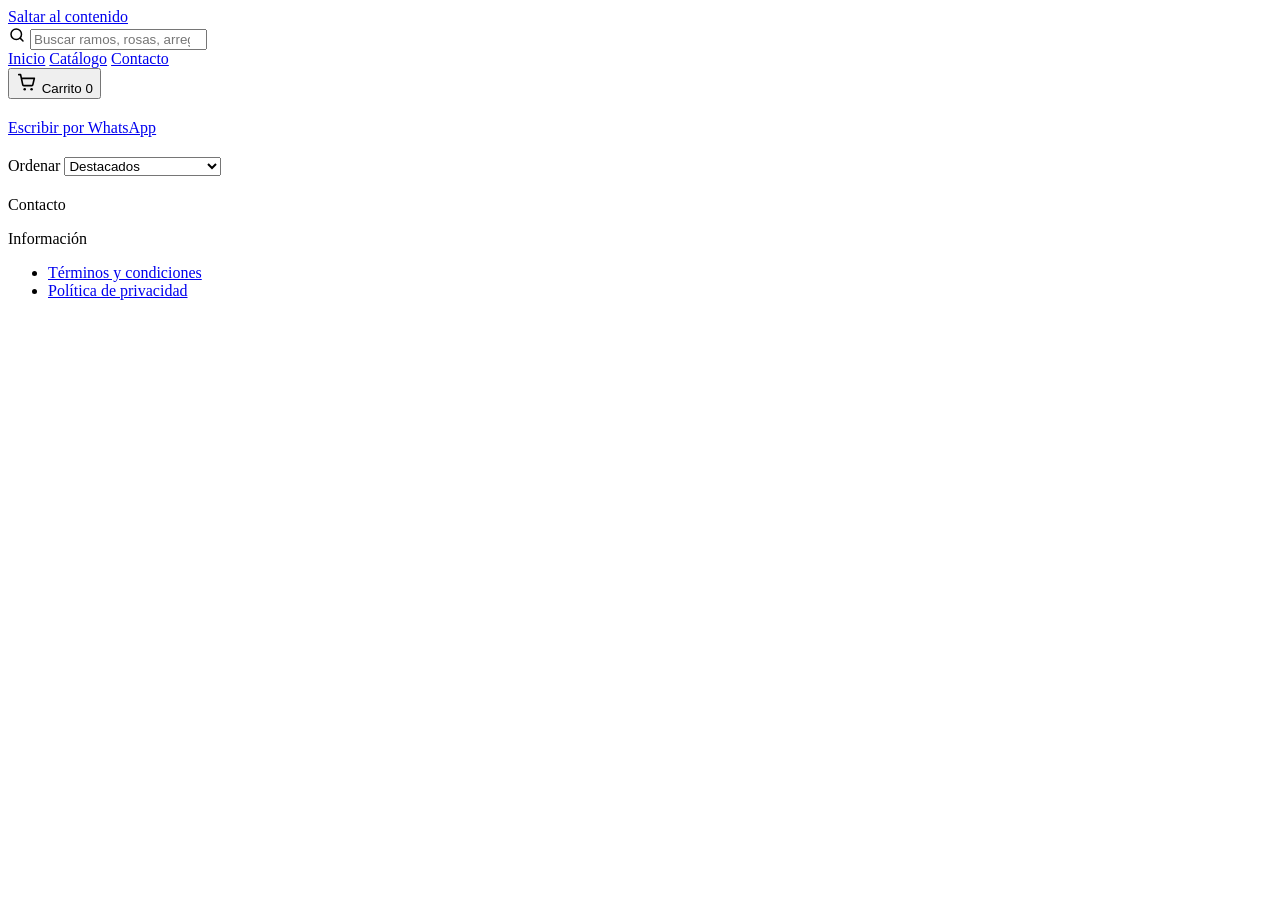
==== index.html @ b136f171 "Add files via upload" ====
<!doctype html>
<html lang="es">
<head>
  <meta charset="utf-8">
  <meta name="viewport" content="width=device-width, initial-scale=1">
  <title>Florería Rosa de Sarón</title>
  <meta name="description" content="Ramos y arreglos florales con delivery. Paga por transferencia y confirma tu pedido por WhatsApp.">
  <meta name="theme-color" content="#A61B5C">
  <link rel="icon" href="data:image/svg+xml,%3Csvg xmlns='http://www.w3.org/2000/svg' viewBox='0 0 100 100'%3E%3Ccircle cx='50' cy='28' r='22' fill='%23D6337F'/%3E%3Ccircle cx='72' cy='44' r='22' fill='%23D6337F'/%3E%3Ccircle cx='64' cy='70' r='22' fill='%23D6337F'/%3E%3Ccircle cx='36' cy='70' r='22' fill='%23D6337F'/%3E%3Ccircle cx='28' cy='44' r='22' fill='%23D6337F'/%3E%3Ccircle cx='50' cy='50' r='12' fill='%23F0B429'/%3E%3C/svg%3E">
  <link rel="preconnect" href="https://fonts.googleapis.com">
  <link rel="preconnect" href="https://fonts.gstatic.com" crossorigin>
  <link href="https://fonts.googleapis.com/css2?family=Fraunces:ital,opsz,wght@0,9..144,500;0,9..144,700;1,9..144,500&family=Figtree:wght@400;500;600;700&display=swap" rel="stylesheet">
  <link rel="stylesheet" href="css/styles.css">
</head>
<body>
  <a class="skip" href="#main">Saltar al contenido</a>

  <header class="site-header">
    <div class="header-inner">
      <a class="brand" href="#/" aria-label="Ir al inicio">
        <span class="brand-mark" id="brandMark"></span>
        <span class="brand-name" id="brandName"></span>
      </a>

      <form class="search" id="searchForm" role="search">
        <svg viewBox="0 0 24 24" width="18" height="18" aria-hidden="true"><circle cx="11" cy="11" r="7" fill="none" stroke="currentColor" stroke-width="2"/><path d="M20 20l-3.5-3.5" stroke="currentColor" stroke-width="2" stroke-linecap="round"/></svg>
        <input id="searchInput" type="search" placeholder="Buscar ramos, rosas, arreglos" aria-label="Buscar productos" autocomplete="off">
      </form>

      <nav class="nav" aria-label="Principal">
        <a href="#/">Inicio</a>
        <a href="#/catalogo">Catálogo</a>
        <a href="#/contacto">Contacto</a>
      </nav>

      <button class="cart-btn" type="button" data-action="open-cart" aria-label="Abrir carrito">
        <svg viewBox="0 0 24 24" width="22" height="22" aria-hidden="true"><path d="M3 4h2l2.4 11.2a1 1 0 0 0 1 .8h8.9a1 1 0 0 0 1-.8L20 8H6.2" fill="none" stroke="currentColor" stroke-width="1.8" stroke-linecap="round" stroke-linejoin="round"/><circle cx="9.5" cy="20" r="1.4" fill="currentColor"/><circle cx="17" cy="20" r="1.4" fill="currentColor"/></svg>
        <span class="cart-label">Carrito</span>
        <span class="cart-count" id="cartCount" aria-live="polite">0</span>
      </button>
    </div>
  </header>

  <main id="main" tabindex="-1">

    <!-- INICIO + CATÁLOGO -->
    <section class="view" data-view="home">
      <div class="hero">
        <div class="hero-copy">
          <h1 id="heroTitle"></h1>
          <p id="heroText"></p>
          <div class="hero-actions">
            <a class="btn btn-primary" id="heroCta" href="#/catalogo"></a>
            <a class="btn btn-ghost" id="heroWa" href="#" target="_blank" rel="noopener">Escribir por WhatsApp</a>
          </div>
        </div>
        <div class="hero-art" id="heroArt" aria-hidden="true"></div>
      </div>

      <ul class="perks" id="perks"></ul>

      <section class="catalog" id="catalogo" aria-labelledby="catalogTitle">
        <div class="section-head">
          <h2 id="catalogTitle"></h2>
          <p id="catalogText"></p>
        </div>

        <div class="toolbar">
          <div class="chips" id="chips" role="group" aria-label="Filtrar por categoría"></div>
          <label class="sort">
            <span>Ordenar</span>
            <select id="sortSelect">
              <option value="default">Destacados</option>
              <option value="price-asc">Precio: menor a mayor</option>
              <option value="price-desc">Precio: mayor a menor</option>
              <option value="name">Nombre (A–Z)</option>
            </select>
          </label>
        </div>

        <p class="results" id="results" aria-live="polite"></p>
        <div class="grid" id="grid"></div>
      </section>

      <section class="about">
        <h2 id="aboutTitle"></h2>
        <p id="aboutText"></p>
      </section>
    </section>

    <!-- CHECKOUT -->
    <section class="view" data-view="checkout" hidden>
      <div class="wrap" id="checkoutRoot"></div>
    </section>

    <!-- TÉRMINOS -->
    <section class="view" data-view="terminos" hidden>
      <article class="wrap legal" id="termsRoot"></article>
    </section>

    <!-- PRIVACIDAD -->
    <section class="view" data-view="privacidad" hidden>
      <article class="wrap legal" id="privacyRoot"></article>
    </section>
  </main>

  <footer class="site-footer" id="contacto">
    <div class="footer-inner">
      <div>
        <p class="footer-brand" id="footBrand"></p>
        <p class="footer-text" id="footText"></p>
      </div>
      <div>
        <p class="footer-h">Contacto</p>
        <ul class="footer-list" id="footContact"></ul>
      </div>
      <div>
        <p class="footer-h">Información</p>
        <ul class="footer-list">
          <li><a href="#/terminos">Términos y condiciones</a></li>
          <li><a href="#/privacidad">Política de privacidad</a></li>
        </ul>
        <ul class="footer-list social" id="footSocial"></ul>
      </div>
    </div>
    <p class="copyright" id="copyright"></p>
  </footer>

  <!-- Detalle de producto -->
  <dialog id="productDialog" class="modal" aria-labelledby="pdName"></dialog>

  <!-- Carrito -->
  <dialog id="cartDrawer" class="drawer" aria-labelledby="cartTitle">
    <div class="drawer-head">
      <h2 id="cartTitle">Tu carrito</h2>
      <button type="button" class="icon-btn" data-action="close-cart" aria-label="Cerrar carrito">✕</button>
    </div>
    <div class="drawer-body" id="cartBody"></div>
    <div class="drawer-foot" id="cartFoot"></div>
  </dialog>

  <div class="toast" id="toast" popover="manual" role="status" aria-live="polite"></div>

  <noscript><p style="padding:2rem;text-align:center">Esta tienda necesita JavaScript para funcionar.</p></noscript>

  <script src="js/config.js"></script>
  <script src="js/products.js"></script>
  <script src="js/legal.js"></script>
  <script src="js/app.js"></script>
</body>
</html>
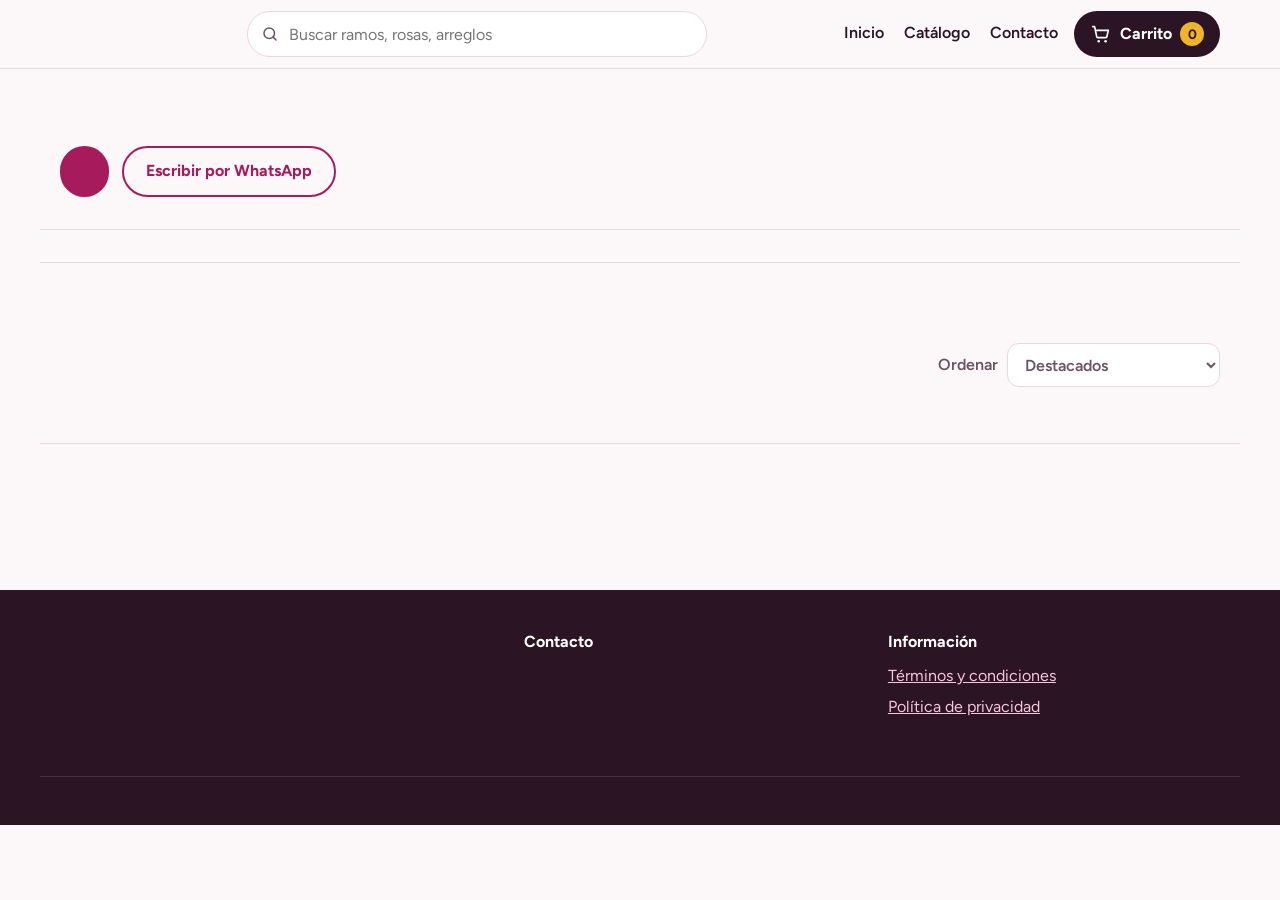
==== commit 76beac88: "Update index.html" ====
--- a/index.html
+++ b/index.html
@@ -10,7 +10,7 @@
   <link rel="preconnect" href="https://fonts.googleapis.com">
   <link rel="preconnect" href="https://fonts.gstatic.com" crossorigin>
   <link href="https://fonts.googleapis.com/css2?family=Fraunces:ital,opsz,wght@0,9..144,500;0,9..144,700;1,9..144,500&family=Figtree:wght@400;500;600;700&display=swap" rel="stylesheet">
-  <link rel="stylesheet" href="css/styles.css">
+  <link rel="stylesheet" href="styles.css">
 </head>
 <body>
   <a class="skip" href="#main">Saltar al contenido</a>
--- a/styles.css
+++ b/styles.css
@@ -0,0 +1,302 @@
+/* ==========================================================================
+   Florería Rosa de Sarón — estilos
+   Los colores y tipografías están en :root: cámbialos ahí.
+   ========================================================================== */
+
+:root {
+  --paper: #FCF7F8;
+  --white: #FFFFFF;
+  --blush: #F6E6EC;
+  --petal: #EBC4D3;
+  --ink: #2B1424;
+  --muted: #6B5462;
+  --line: #E9D6DE;
+  --magenta: #A61B5C;
+  --magenta-d: #7C1145;
+  --leaf: #2E5B3B;
+  --sun: #F0B429;
+  --ok: #1F7A4D;
+  --err: #B3261E;
+  --r-lg: 22px;
+  --r-md: 14px;
+  --f-display: 'Fraunces', Georgia, 'Times New Roman', serif;
+  --f-body: 'Figtree', system-ui, -apple-system, 'Segoe UI', Roboto, sans-serif;
+  --shadow: 0 10px 30px -12px rgba(124, 17, 69, .28);
+}
+
+*, *::before, *::after { box-sizing: border-box; }
+html { scroll-behavior: smooth; scroll-padding-top: 88px; }
+body:has(dialog[open]) { overflow: hidden; }
+body {
+  margin: 0;
+  font-family: var(--f-body);
+  font-size: 1rem;
+  line-height: 1.55;
+  color: var(--ink);
+  background: var(--paper);
+  -webkit-font-smoothing: antialiased;
+}
+img, svg { max-width: 100%; }
+button, input, select, textarea { font: inherit; color: inherit; }
+a { color: var(--magenta); }
+h1, h2, h3 { font-family: var(--f-display); font-weight: 700; line-height: 1.15; margin: 0; letter-spacing: -.01em; }
+[hidden] { display: none !important; }
+:focus-visible { outline: 3px solid var(--magenta); outline-offset: 2px; border-radius: 6px; }
+
+.skip { position: absolute; left: -999px; top: 8px; background: var(--ink); color: #fff; padding: .6rem 1rem; border-radius: 8px; z-index: 100; }
+.skip:focus { left: 8px; }
+
+.wrap { max-width: 1080px; margin: 0 auto; padding: 2rem 1.25rem 4rem; }
+
+/* ---------- Botones ---------- */
+.btn {
+  display: inline-flex; align-items: center; justify-content: center; gap: .5rem;
+  min-height: 48px; padding: .7rem 1.4rem; border-radius: 999px; border: 2px solid transparent;
+  font-weight: 700; font-size: 1rem; text-decoration: none; cursor: pointer;
+  transition: background-color .2s, color .2s, border-color .2s, transform .15s;
+}
+.btn:active { transform: scale(.98); }
+.btn-primary { background: var(--magenta); color: #fff; }
+.btn-primary:hover { background: var(--magenta-d); }
+.btn-ghost { background: transparent; color: var(--magenta); border-color: var(--magenta); }
+.btn-ghost:hover { background: var(--blush); }
+.btn-block { width: 100%; }
+.btn[disabled] { opacity: .5; cursor: not-allowed; }
+.btn-text { background: none; border: 0; color: var(--muted); text-decoration: underline; cursor: pointer; padding: .5rem; min-height: 44px; }
+.btn-text:hover { color: var(--magenta); }
+.icon-btn { width: 44px; height: 44px; border-radius: 50%; border: 1px solid var(--line); background: var(--white); cursor: pointer; font-size: 1rem; }
+.icon-btn:hover { background: var(--blush); }
+
+/* ---------- Encabezado ---------- */
+.site-header { position: sticky; top: 0; z-index: 30; background: rgba(252, 247, 248, .94); backdrop-filter: blur(10px); border-bottom: 1px solid var(--line); }
+.header-inner {
+  max-width: 1200px; margin: 0 auto; padding: .7rem 1.25rem;
+  display: grid; grid-template-columns: auto 1fr auto auto; align-items: center; gap: 1rem;
+}
+.brand { display: flex; align-items: center; gap: .6rem; text-decoration: none; color: var(--ink); }
+.brand-mark { width: 40px; height: 40px; display: grid; place-items: center; flex: none; }
+.brand-mark img, .brand-mark svg { width: 100%; height: 100%; object-fit: contain; }
+.brand-name { font-family: var(--f-display); font-weight: 700; font-size: 1.2rem; letter-spacing: -.01em; }
+
+.search { position: relative; max-width: 460px; width: 100%; justify-self: center; }
+.search svg { position: absolute; left: 14px; top: 50%; transform: translateY(-50%); color: var(--muted); }
+.search input {
+  width: 100%; height: 46px; padding: 0 1rem 0 2.6rem; border-radius: 999px;
+  border: 1px solid var(--line); background: var(--white);
+}
+.search input:focus { outline: none; border-color: var(--magenta); box-shadow: 0 0 0 3px rgba(166, 27, 92, .18); }
+
+.nav { display: flex; gap: 1.25rem; }
+.nav a { text-decoration: none; color: var(--ink); font-weight: 600; padding: .4rem 0; border-bottom: 2px solid transparent; }
+.nav a:hover { border-color: var(--magenta); }
+
+.cart-btn {
+  position: relative; display: inline-flex; align-items: center; gap: .5rem;
+  min-height: 46px; padding: 0 1rem; border-radius: 999px; border: 0; cursor: pointer;
+  background: var(--ink); color: #fff; font-weight: 700;
+}
+.cart-btn:hover { background: var(--magenta-d); }
+.cart-count { min-width: 24px; height: 24px; padding: 0 6px; display: grid; place-items: center; border-radius: 999px; background: var(--sun); color: var(--ink); font-size: .85rem; }
+.cart-count.bump { animation: bump .35s ease; }
+@keyframes bump { 50% { transform: scale(1.35); } }
+
+/* ---------- Hero ---------- */
+.hero {
+  max-width: 1200px; margin: 0 auto; padding: 3rem 1.25rem 2rem;
+  display: grid; grid-template-columns: 1.1fr .9fr; gap: 2rem; align-items: center;
+}
+.hero h1 { font-size: clamp(2.2rem, 5.2vw, 3.9rem); max-width: 16ch; }
+.hero p { font-size: 1.15rem; color: var(--muted); max-width: 46ch; margin: 1.1rem 0 1.8rem; }
+.hero-actions { display: flex; flex-wrap: wrap; gap: .8rem; }
+.hero-art { display: grid; place-items: center; }
+.hero-art svg { width: min(100%, 460px); height: auto; animation: bloom 1.2s cubic-bezier(.2, .7, .2, 1) both; }
+@keyframes bloom { from { opacity: 0; transform: scale(.82) rotate(-10deg); } to { opacity: 1; transform: none; } }
+
+.perks {
+  max-width: 1200px; margin: 0 auto 1rem; padding: 1rem 1.25rem; list-style: none;
+  display: grid; grid-template-columns: repeat(3, 1fr); gap: 1rem;
+  border-top: 1px solid var(--line); border-bottom: 1px solid var(--line);
+}
+.perks li { display: flex; flex-direction: column; }
+.perks strong { font-weight: 700; }
+.perks span { color: var(--muted); font-size: .95rem; }
+
+/* ---------- Catálogo ---------- */
+.catalog, .about { max-width: 1200px; margin: 0 auto; padding: 2.5rem 1.25rem; }
+.section-head h2 { font-size: clamp(1.7rem, 3.4vw, 2.4rem); }
+.section-head p { color: var(--muted); margin: .5rem 0 0; max-width: 60ch; }
+
+.toolbar { display: flex; flex-wrap: wrap; gap: 1rem; align-items: center; justify-content: space-between; margin: 1.5rem 0 .5rem; }
+.chips { display: flex; flex-wrap: wrap; gap: .5rem; }
+.chip {
+  min-height: 44px; padding: 0 1.1rem; border-radius: 999px; border: 1px solid var(--line);
+  background: var(--white); cursor: pointer; font-weight: 600;
+}
+.chip[aria-pressed="true"] { background: var(--ink); border-color: var(--ink); color: #fff; }
+.sort { display: flex; align-items: center; gap: .6rem; color: var(--muted); font-weight: 600; }
+.sort select { min-height: 44px; padding: 0 .8rem; border-radius: 12px; border: 1px solid var(--line); background: var(--white); }
+.results { color: var(--muted); font-size: .95rem; margin: .5rem 0 1rem; }
+
+.grid { display: grid; grid-template-columns: repeat(auto-fill, minmax(250px, 1fr)); gap: 1.4rem; }
+.card { display: flex; flex-direction: column; background: var(--white); border: 1px solid var(--line); border-radius: var(--r-lg); overflow: hidden; }
+.card-media {
+  position: relative; display: block; width: 100%; aspect-ratio: 1 / 1; padding: 0; border: 0; cursor: pointer;
+  background: linear-gradient(160deg, var(--bg1, #FBE7EC), var(--bg2, #F4C6D2));
+}
+.card-media svg, .card-media img { width: 100%; height: 100%; object-fit: cover; display: block; transition: transform .5s cubic-bezier(.2, .7, .2, 1); }
+.card-media:hover svg, .card-media:hover img { transform: scale(1.04); }
+.tags { position: absolute; left: 12px; top: 12px; display: flex; flex-wrap: wrap; gap: .35rem; }
+.tag { background: var(--white); color: var(--magenta-d); font-size: .8rem; font-weight: 700; padding: .2rem .65rem; border-radius: 999px; }
+.tag.off { background: var(--magenta); color: #fff; }
+.soldout { position: absolute; inset: 0; display: grid; place-items: center; background: rgba(43, 20, 36, .55); color: #fff; font-family: var(--f-display); font-size: 1.4rem; }
+.card-body { display: flex; flex-direction: column; gap: .5rem; padding: 1.1rem 1.1rem 1.2rem; flex: 1; }
+.card h3 { font-size: 1.25rem; }
+.card .desc { margin: 0; color: var(--muted); font-size: .95rem; display: -webkit-box; -webkit-line-clamp: 3; -webkit-box-orient: vertical; overflow: hidden; }
+.price { display: flex; align-items: baseline; gap: .6rem; margin-top: auto; padding-top: .3rem; }
+.price strong { font-family: var(--f-display); font-size: 1.5rem; color: var(--magenta-d); }
+.price s { color: var(--muted); font-size: .95rem; }
+.stock-low { color: var(--err); font-size: .85rem; font-weight: 600; margin: 0; }
+.empty-state { grid-column: 1 / -1; text-align: center; padding: 3rem 1rem; color: var(--muted); }
+
+.about { border-top: 1px solid var(--line); }
+.about h2 { font-size: 1.8rem; margin-bottom: .7rem; }
+.about p { max-width: 62ch; color: var(--muted); font-size: 1.1rem; }
+
+/* ---------- Diálogos ---------- */
+dialog { color: var(--ink); }
+dialog::backdrop { background: rgba(43, 20, 36, .55); }
+.modal { width: min(92vw, 860px); max-height: 92vh; padding: 0; border: 0; border-radius: var(--r-lg); background: var(--paper); overflow: auto; animation: rise .25s ease; }
+@keyframes rise { from { opacity: 0; transform: translateY(14px); } to { opacity: 1; transform: none; } }
+.pd { display: grid; grid-template-columns: 1fr 1fr; }
+.pd-media { position: relative; background: linear-gradient(160deg, var(--bg1, #FBE7EC), var(--bg2, #F4C6D2)); min-height: 320px; }
+.pd-media svg, .pd-media img { width: 100%; height: 100%; object-fit: cover; display: block; }
+.pd-info { padding: 1.6rem; display: flex; flex-direction: column; gap: .9rem; }
+.pd-info h2 { font-size: 1.9rem; }
+.pd-info ul { margin: 0; padding-left: 1.1rem; list-style: none; }
+.pd-info li { padding: .2rem 0; }
+.pd-close { position: absolute; right: 12px; top: 12px; z-index: 2; }
+
+.drawer {
+  margin: 0 0 0 auto; height: 100dvh; max-height: 100dvh; width: min(100vw, 430px); max-width: 100vw; padding: 0; border: 0;
+  background: var(--paper); flex-direction: column; animation: slide .28s cubic-bezier(.2, .7, .2, 1);
+}
+.drawer[open] { display: flex; }
+@keyframes slide { from { transform: translateX(40px); opacity: 0; } to { transform: none; opacity: 1; } }
+.drawer-head { display: flex; justify-content: space-between; align-items: center; padding: 1rem 1.25rem; border-bottom: 1px solid var(--line); }
+.drawer-head h2 { font-size: 1.4rem; }
+.drawer-body { flex: 1; overflow: auto; padding: 1rem 1.25rem; }
+.drawer-foot { padding: 1rem 1.25rem 1.25rem; border-top: 1px solid var(--line); background: var(--white); display: grid; gap: .6rem; }
+
+.line { display: grid; grid-template-columns: 64px 1fr; gap: .9rem; padding: .9rem 0; border-bottom: 1px solid var(--line); }
+.line-thumb { width: 64px; height: 64px; border-radius: 12px; overflow: hidden; background: linear-gradient(160deg, var(--bg1, #FBE7EC), var(--bg2, #F4C6D2)); }
+.line-thumb svg, .line-thumb img { width: 100%; height: 100%; object-fit: cover; display: block; }
+.line-name { font-weight: 700; }
+.line-meta { color: var(--muted); font-size: .9rem; }
+.line-row { display: flex; align-items: center; justify-content: space-between; gap: .5rem; margin-top: .4rem; }
+.qty { display: inline-flex; align-items: center; border: 1px solid var(--line); border-radius: 999px; background: var(--white); }
+.qty button { width: 40px; height: 40px; border: 0; background: none; cursor: pointer; font-size: 1.2rem; border-radius: 50%; }
+.qty button:hover { background: var(--blush); }
+.qty output { min-width: 28px; text-align: center; font-weight: 700; }
+.link-danger { background: none; border: 0; color: var(--err); cursor: pointer; text-decoration: underline; font-size: .9rem; min-height: 40px; }
+.sum-row { display: flex; justify-content: space-between; }
+.sum-total { font-size: 1.3rem; font-weight: 700; padding-top: .4rem; border-top: 1px dashed var(--line); }
+.sum-total span:last-child { font-family: var(--f-display); color: var(--magenta-d); }
+.empty { text-align: center; padding: 2.5rem 0; color: var(--muted); display: grid; gap: 1rem; justify-items: center; }
+
+/* ---------- Checkout ---------- */
+.steps { display: flex; gap: .5rem; margin-bottom: 1.5rem; flex-wrap: wrap; }
+.step { padding: .35rem .9rem; border-radius: 999px; border: 1px solid var(--line); color: var(--muted); font-weight: 600; font-size: .95rem; background: var(--white); }
+.step[aria-current="step"] { background: var(--ink); color: #fff; border-color: var(--ink); }
+.step.done { color: var(--ok); border-color: var(--ok); }
+.co-title { font-size: clamp(1.7rem, 3.4vw, 2.3rem); margin-bottom: 1.2rem; }
+.co-grid { display: grid; grid-template-columns: 1.2fr .8fr; gap: 1.6rem; align-items: start; }
+.panel { background: var(--white); border: 1px solid var(--line); border-radius: var(--r-lg); padding: 1.4rem; }
+.panel h2, .panel h3 { font-size: 1.3rem; margin-bottom: 1rem; }
+.field { display: grid; gap: .35rem; margin-bottom: 1rem; }
+.field label { font-weight: 600; }
+.field input, .field textarea {
+  width: 100%; min-height: 48px; padding: .7rem .9rem; border-radius: 12px; border: 1px solid #cdb6c1; background: var(--white);
+}
+.field textarea { min-height: 96px; resize: vertical; }
+.field input:focus, .field textarea:focus { outline: none; border-color: var(--magenta); box-shadow: 0 0 0 3px rgba(166, 27, 92, .18); }
+.field .hint { color: var(--muted); font-size: .88rem; }
+.field .error { color: var(--err); font-size: .9rem; font-weight: 600; }
+.field.invalid input, .field.invalid textarea { border-color: var(--err); }
+.two { display: grid; grid-template-columns: 1fr 1fr; gap: 1rem; }
+.sum-item { display: flex; justify-content: space-between; gap: 1rem; padding: .45rem 0; border-bottom: 1px solid var(--line); font-size: .95rem; }
+.note { background: var(--blush); border-radius: var(--r-md); padding: .8rem 1rem; font-size: .93rem; color: var(--magenta-d); margin: 1rem 0 0; }
+.warn { background: #FFF4D6; color: #6b4a00; border: 1px solid #F0D48A; border-radius: var(--r-md); padding: .8rem 1rem; font-size: .93rem; margin-bottom: 1rem; }
+.warn.err { background: #FDE8E6; color: var(--err); border-color: #F3B9B4; }
+
+.pay-title { font-size: 1.05rem; letter-spacing: .04em; font-family: var(--f-body); font-weight: 800; color: var(--magenta-d); margin-bottom: 1rem; text-transform: uppercase; }
+.pay-rows { display: grid; gap: .8rem; margin-bottom: 1.2rem; }
+.pay-row { display: flex; justify-content: space-between; gap: 1rem; flex-wrap: wrap; align-items: center; padding-bottom: .7rem; border-bottom: 1px solid var(--line); }
+.pay-row dt { color: var(--muted); }
+.pay-row dd { margin: 0; font-weight: 700; }
+.pay-alias { font-family: ui-monospace, SFMono-Regular, Menlo, monospace; font-size: 1.25rem; background: var(--blush); padding: .3rem .7rem; border-radius: 10px; word-break: break-all; }
+.pay-amount { font-family: var(--f-display); font-size: 2rem; color: var(--magenta-d); }
+.pay-actions { display: flex; flex-wrap: wrap; gap: .7rem; margin: .5rem 0 1.4rem; }
+.confirm-box { border-top: 1px dashed var(--line); padding-top: 1.2rem; display: grid; gap: .9rem; }
+.badge-example { display: inline-block; background: #FFF4D6; color: #6b4a00; border: 1px solid #F0D48A; border-radius: 999px; padding: .1rem .6rem; font-size: .78rem; font-weight: 700; margin-left: .5rem; }
+
+.done { text-align: center; max-width: 620px; margin: 0 auto; }
+.done-mark { width: 84px; height: 84px; margin: 0 auto 1rem; border-radius: 50%; background: var(--ok); display: grid; place-items: center; animation: rise .4s ease; }
+.done h1 { font-size: clamp(1.8rem, 4vw, 2.6rem); }
+.done .order-num { font-family: var(--f-display); font-size: 1.6rem; color: var(--magenta-d); margin: .6rem 0 1rem; }
+.done ol { text-align: left; margin: 1.4rem auto; padding-left: 1.3rem; display: grid; gap: .5rem; }
+.done-actions { display: grid; gap: .7rem; margin-top: 1.4rem; }
+.status-pill { display: inline-block; background: var(--blush); color: var(--magenta-d); font-weight: 700; padding: .2rem .8rem; border-radius: 999px; }
+
+/* ---------- Legal ---------- */
+.legal { max-width: 780px; }
+.legal h1 { font-size: clamp(1.9rem, 4vw, 2.6rem); margin-bottom: .4rem; }
+.legal .updated { color: var(--muted); margin: 0 0 1.4rem; }
+.legal h2 { font-size: 1.35rem; margin: 2rem 0 .5rem; }
+.legal p { max-width: 70ch; }
+
+/* ---------- Pie ---------- */
+.site-footer { background: var(--ink); color: #EBD9E2; margin-top: 3rem; }
+.footer-inner { max-width: 1200px; margin: 0 auto; padding: 2.5rem 1.25rem 1.5rem; display: grid; grid-template-columns: 1.3fr 1fr 1fr; gap: 2rem; }
+.footer-brand { font-family: var(--f-display); font-size: 1.4rem; color: #fff; margin: 0 0 .5rem; }
+.footer-text { margin: 0; color: #cdb6c1; max-width: 34ch; }
+.footer-h { font-weight: 700; color: #fff; margin: 0 0 .6rem; }
+.footer-list { list-style: none; margin: 0 0 1rem; padding: 0; display: grid; gap: .35rem; }
+.site-footer a { color: #F6C7DA; }
+.copyright { max-width: 1200px; margin: 0 auto; padding: 1rem 1.25rem 2rem; border-top: 1px solid rgba(255, 255, 255, .12); color: #b59aa8; font-size: .9rem; }
+
+/* ---------- Aviso ---------- */
+.toast {
+  position: fixed; inset: auto auto 24px 50%; margin: 0; border: 0; overflow: visible;
+  transform: translate(-50%, 30px); opacity: 0; pointer-events: none;
+  background: var(--ink); color: #fff; padding: .8rem 1.3rem; border-radius: 999px; font-weight: 600; z-index: 200;
+  transition: opacity .25s, transform .25s; max-width: 92vw; text-align: center;
+}
+.toast.show { opacity: 1; transform: translate(-50%, 0); }
+.toast.ok { background: var(--ok); }
+.toast.err { background: var(--err); }
+
+/* ---------- Responsive ---------- */
+@media (max-width: 900px) {
+  html { scroll-padding-top: 130px; }
+  .header-inner { grid-template-columns: 1fr auto; row-gap: .6rem; }
+  .search { grid-column: 1 / -1; grid-row: 2; max-width: none; }
+  .nav { display: none; }
+  .hero { grid-template-columns: 1fr; padding-top: 1.5rem; }
+  .hero-art { order: -1; }
+  .hero-art svg { width: min(70%, 300px); }
+  .co-grid, .pd { grid-template-columns: 1fr; }
+  .pd-media { min-height: 240px; aspect-ratio: 4 / 3; }
+  .footer-inner { grid-template-columns: 1fr; }
+}
+@media (max-width: 560px) {
+  .perks { grid-template-columns: 1fr; gap: .7rem; }
+  .two { grid-template-columns: 1fr; }
+  .cart-label { display: none; }
+  .grid { grid-template-columns: repeat(auto-fill, minmax(200px, 1fr)); gap: 1rem; }
+  .brand-name { font-size: 1.05rem; }
+  .sort span { display: none; }
+}
+
+@media (prefers-reduced-motion: reduce) {
+  *, *::before, *::after { animation: none !important; transition: none !important; scroll-behavior: auto !important; }
+}
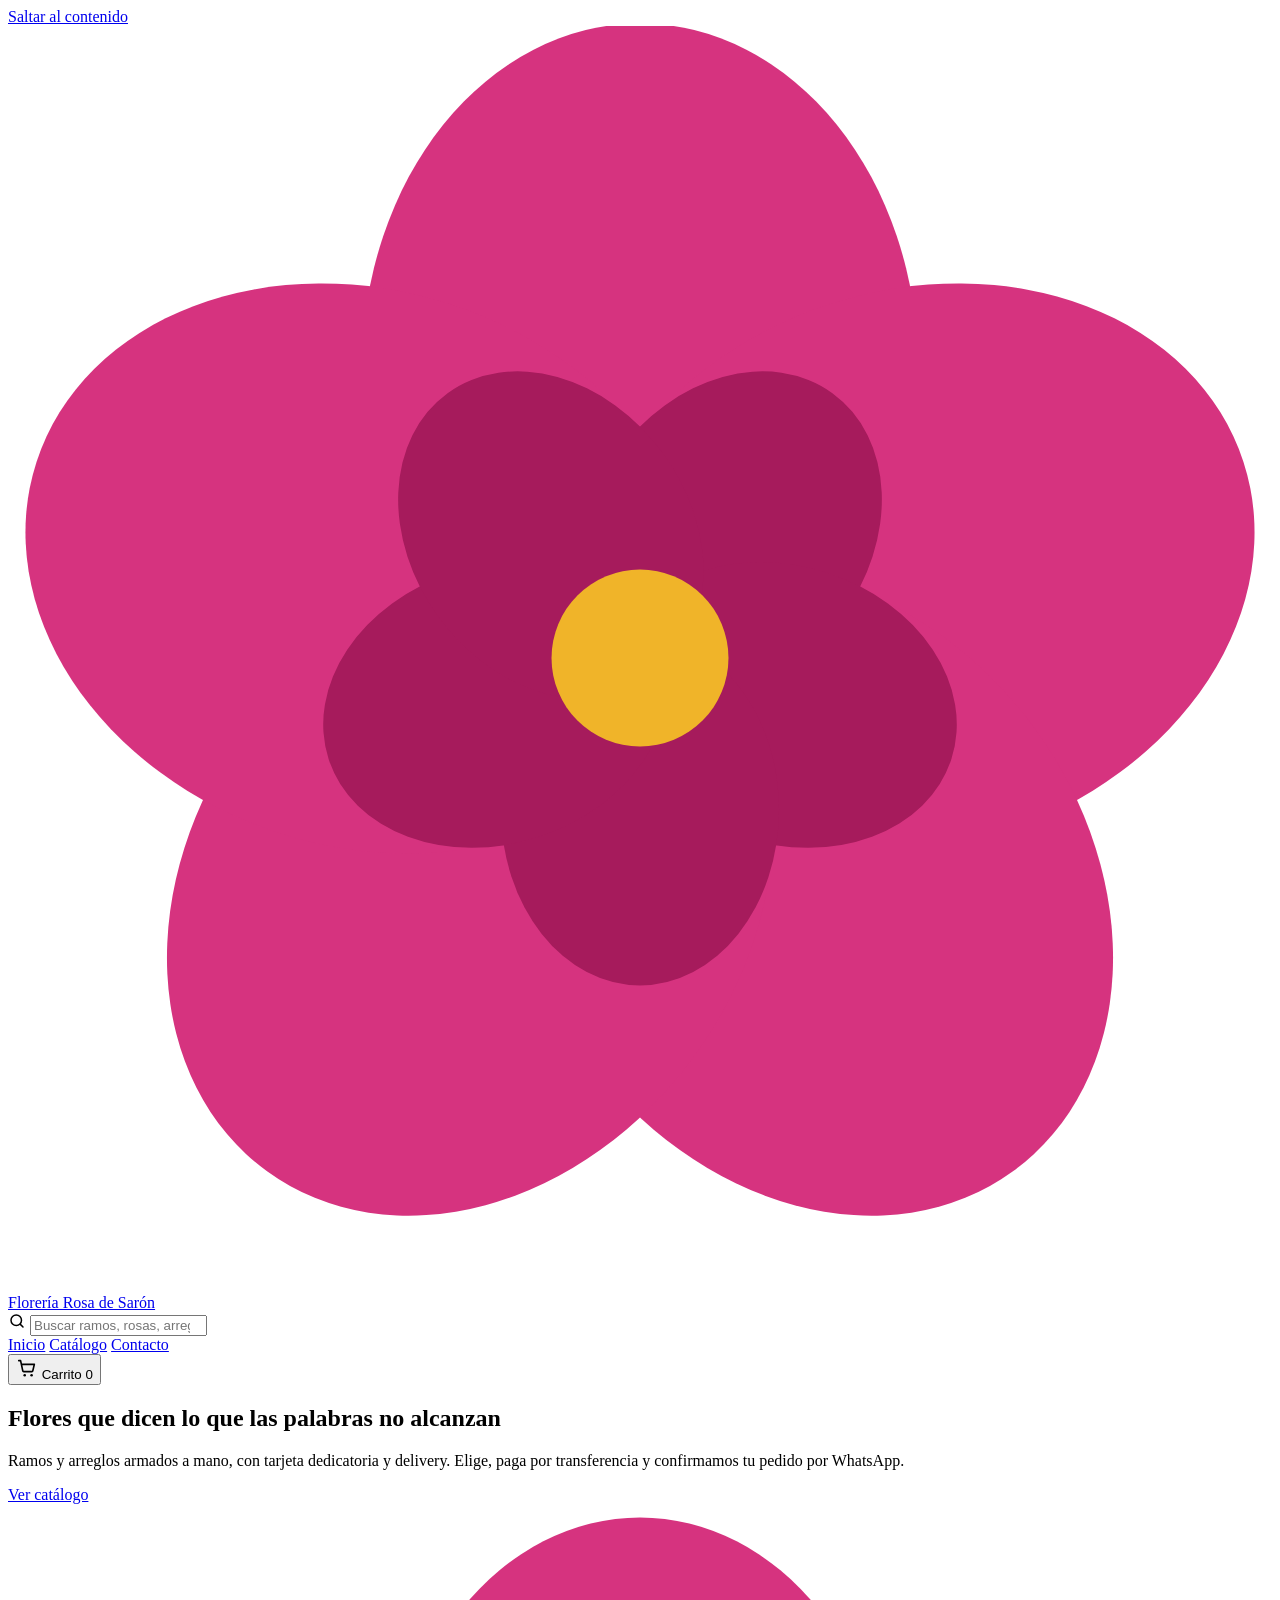
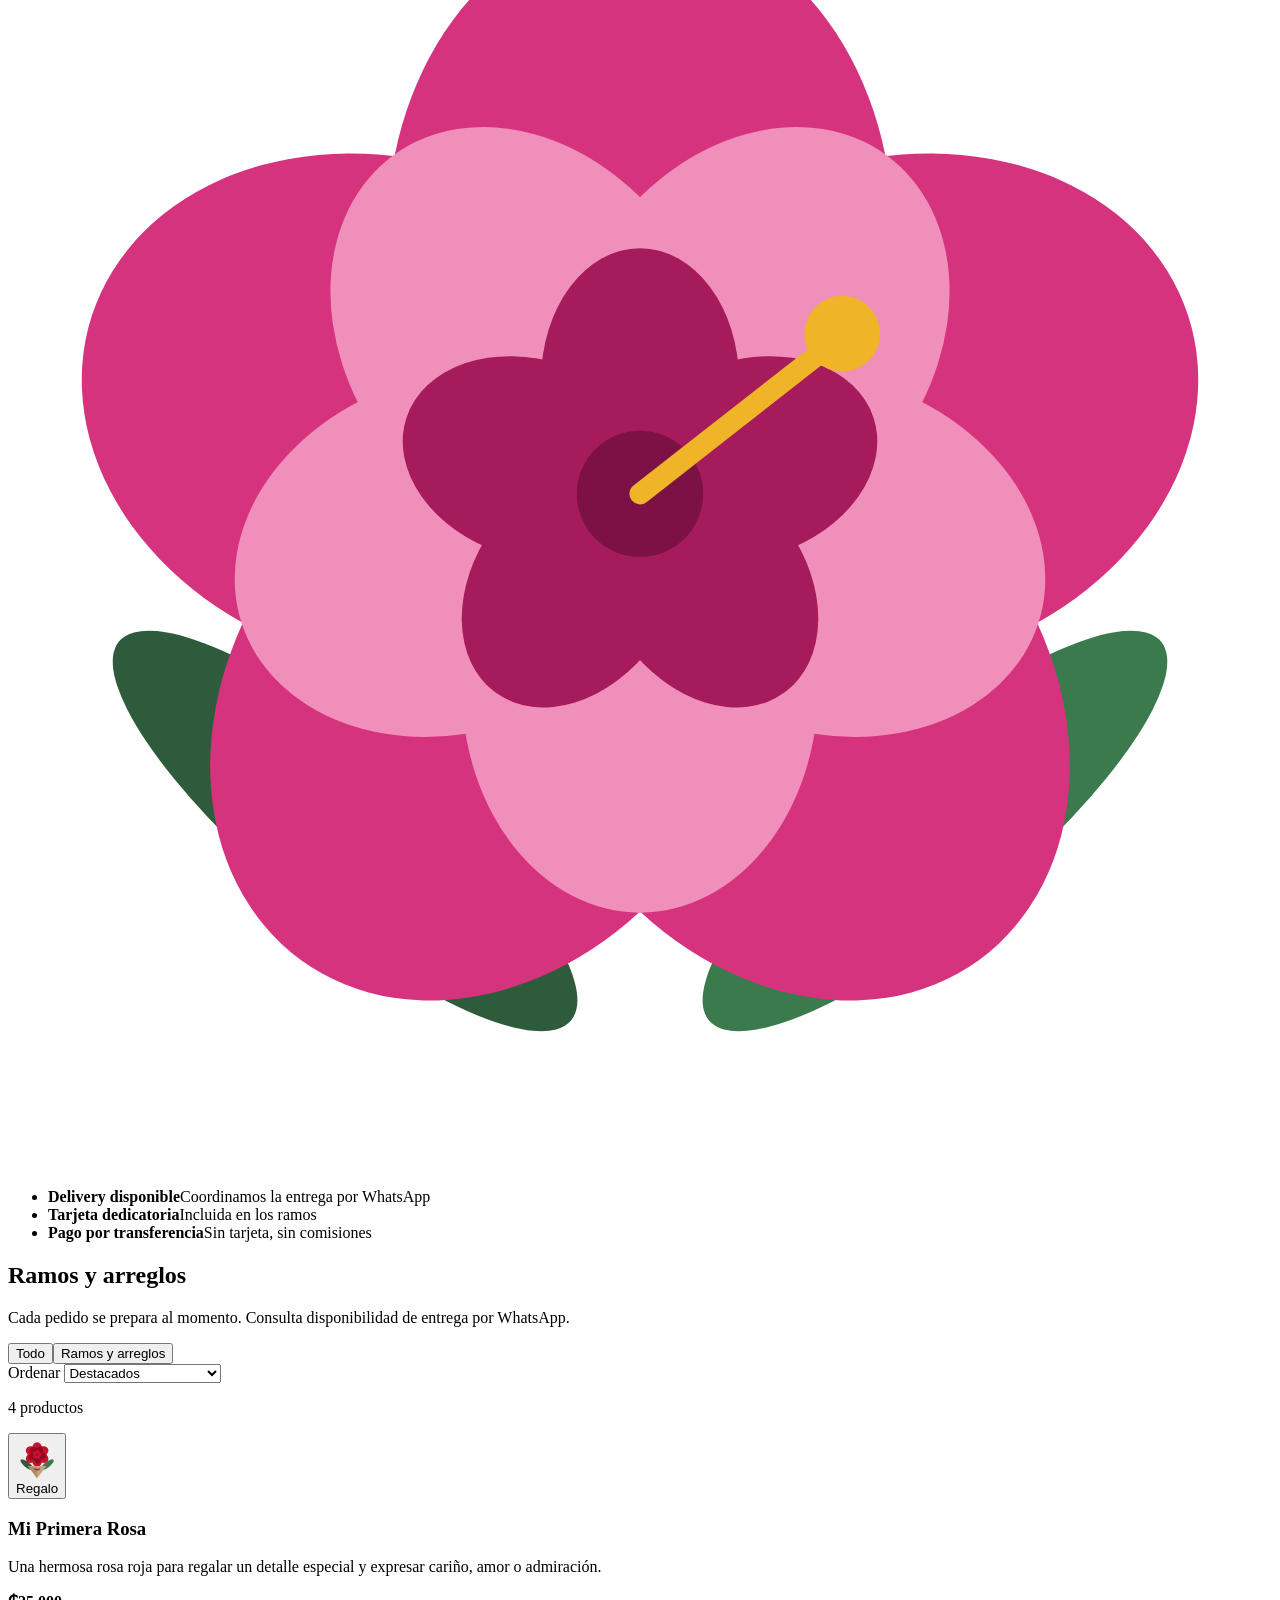
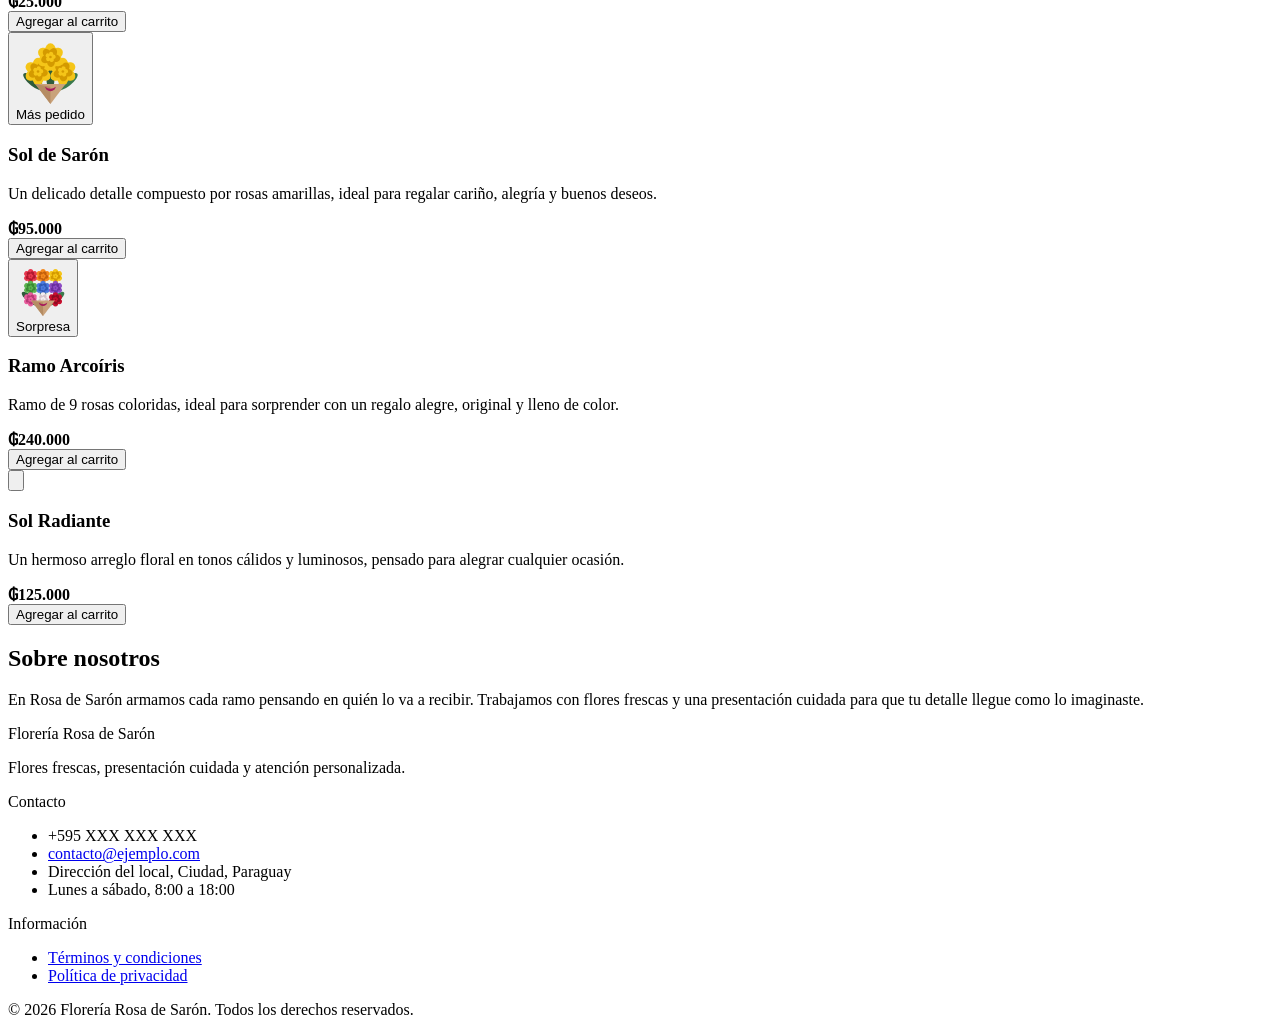
==== commit a1d97efe: "Add files via upload" ====
--- a/index.html
+++ b/index.html
@@ -10,7 +10,7 @@
   <link rel="preconnect" href="https://fonts.googleapis.com">
   <link rel="preconnect" href="https://fonts.gstatic.com" crossorigin>
   <link href="https://fonts.googleapis.com/css2?family=Fraunces:ital,opsz,wght@0,9..144,500;0,9..144,700;1,9..144,500&family=Figtree:wght@400;500;600;700&display=swap" rel="stylesheet">
-  <link rel="stylesheet" href="styles.css">
+  <link rel="stylesheet" href="css/styles.css">
 </head>
 <body>
   <a class="skip" href="#main">Saltar al contenido</a>
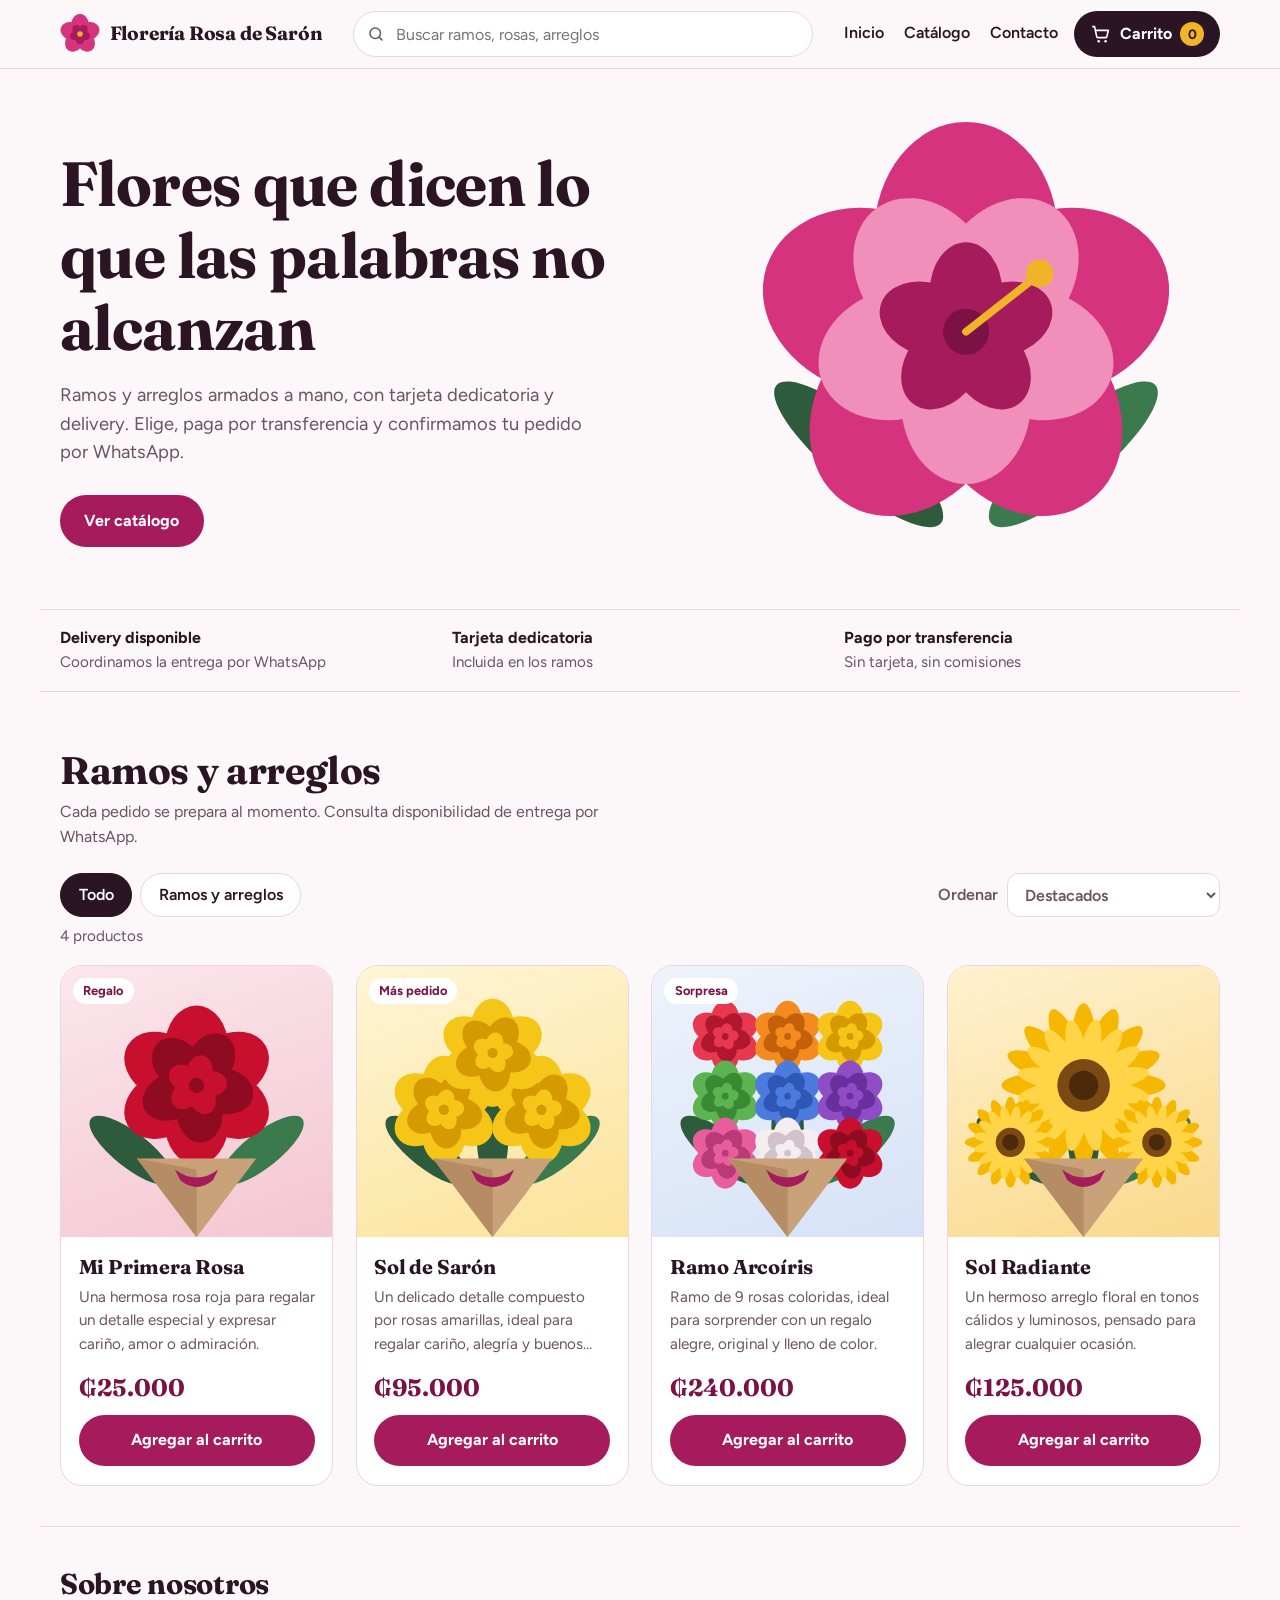
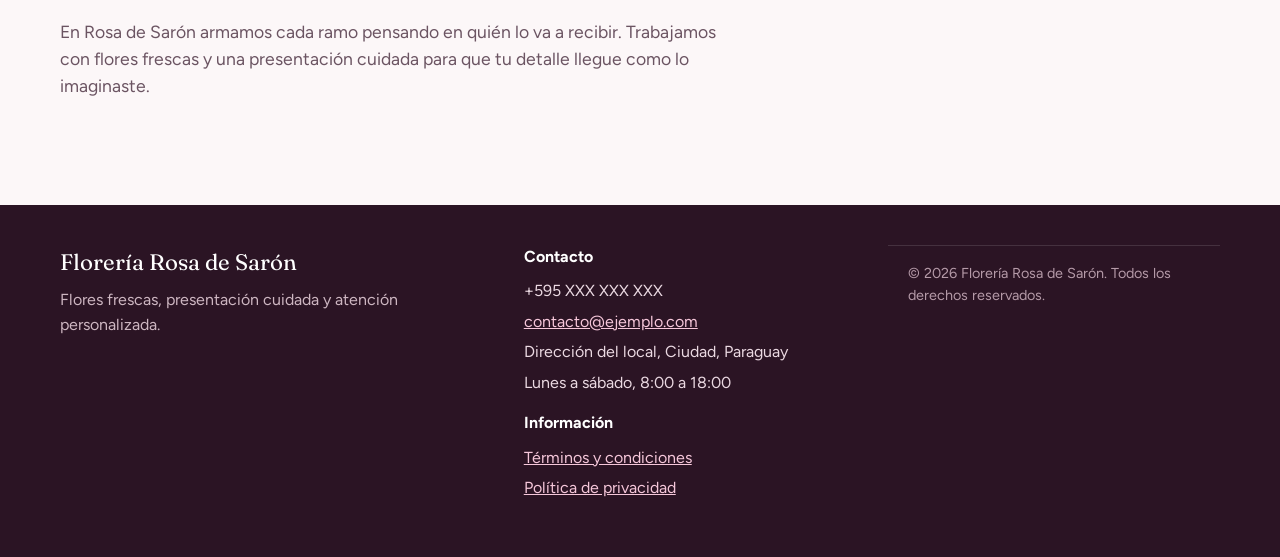
==== commit 841d3af6: "Update index.html" ====
--- a/index.html
+++ b/index.html
@@ -112,8 +112,7 @@
       </div>
       <div>
         <p class="footer-h">Contacto</p>
-        <ul class="footer-list" id="footContact"></ul>
-      </div>
+        <ul class="footer-list" id="footContact"><li>+595 984 183 711</li></ul>
       <div>
         <p class="footer-h">Información</p>
         <ul class="footer-list">
--- a/css/styles.css
+++ b/css/styles.css
@@ -0,0 +1,302 @@
+/* ==========================================================================
+   Florería Rosa de Sarón — estilos
+   Los colores y tipografías están en :root: cámbialos ahí.
+   ========================================================================== */
+
+:root {
+  --paper: #FCF7F8;
+  --white: #FFFFFF;
+  --blush: #F6E6EC;
+  --petal: #EBC4D3;
+  --ink: #2B1424;
+  --muted: #6B5462;
+  --line: #E9D6DE;
+  --magenta: #A61B5C;
+  --magenta-d: #7C1145;
+  --leaf: #2E5B3B;
+  --sun: #F0B429;
+  --ok: #1F7A4D;
+  --err: #B3261E;
+  --r-lg: 22px;
+  --r-md: 14px;
+  --f-display: 'Fraunces', Georgia, 'Times New Roman', serif;
+  --f-body: 'Figtree', system-ui, -apple-system, 'Segoe UI', Roboto, sans-serif;
+  --shadow: 0 10px 30px -12px rgba(124, 17, 69, .28);
+}
+
+*, *::before, *::after { box-sizing: border-box; }
+html { scroll-behavior: smooth; scroll-padding-top: 88px; }
+body:has(dialog[open]) { overflow: hidden; }
+body {
+  margin: 0;
+  font-family: var(--f-body);
+  font-size: 1rem;
+  line-height: 1.55;
+  color: var(--ink);
+  background: var(--paper);
+  -webkit-font-smoothing: antialiased;
+}
+img, svg { max-width: 100%; }
+button, input, select, textarea { font: inherit; color: inherit; }
+a { color: var(--magenta); }
+h1, h2, h3 { font-family: var(--f-display); font-weight: 700; line-height: 1.15; margin: 0; letter-spacing: -.01em; }
+[hidden] { display: none !important; }
+:focus-visible { outline: 3px solid var(--magenta); outline-offset: 2px; border-radius: 6px; }
+
+.skip { position: absolute; left: -999px; top: 8px; background: var(--ink); color: #fff; padding: .6rem 1rem; border-radius: 8px; z-index: 100; }
+.skip:focus { left: 8px; }
+
+.wrap { max-width: 1080px; margin: 0 auto; padding: 2rem 1.25rem 4rem; }
+
+/* ---------- Botones ---------- */
+.btn {
+  display: inline-flex; align-items: center; justify-content: center; gap: .5rem;
+  min-height: 48px; padding: .7rem 1.4rem; border-radius: 999px; border: 2px solid transparent;
+  font-weight: 700; font-size: 1rem; text-decoration: none; cursor: pointer;
+  transition: background-color .2s, color .2s, border-color .2s, transform .15s;
+}
+.btn:active { transform: scale(.98); }
+.btn-primary { background: var(--magenta); color: #fff; }
+.btn-primary:hover { background: var(--magenta-d); }
+.btn-ghost { background: transparent; color: var(--magenta); border-color: var(--magenta); }
+.btn-ghost:hover { background: var(--blush); }
+.btn-block { width: 100%; }
+.btn[disabled] { opacity: .5; cursor: not-allowed; }
+.btn-text { background: none; border: 0; color: var(--muted); text-decoration: underline; cursor: pointer; padding: .5rem; min-height: 44px; }
+.btn-text:hover { color: var(--magenta); }
+.icon-btn { width: 44px; height: 44px; border-radius: 50%; border: 1px solid var(--line); background: var(--white); cursor: pointer; font-size: 1rem; }
+.icon-btn:hover { background: var(--blush); }
+
+/* ---------- Encabezado ---------- */
+.site-header { position: sticky; top: 0; z-index: 30; background: rgba(252, 247, 248, .94); backdrop-filter: blur(10px); border-bottom: 1px solid var(--line); }
+.header-inner {
+  max-width: 1200px; margin: 0 auto; padding: .7rem 1.25rem;
+  display: grid; grid-template-columns: auto 1fr auto auto; align-items: center; gap: 1rem;
+}
+.brand { display: flex; align-items: center; gap: .6rem; text-decoration: none; color: var(--ink); }
+.brand-mark { width: 40px; height: 40px; display: grid; place-items: center; flex: none; }
+.brand-mark img, .brand-mark svg { width: 100%; height: 100%; object-fit: contain; }
+.brand-name { font-family: var(--f-display); font-weight: 700; font-size: 1.2rem; letter-spacing: -.01em; }
+
+.search { position: relative; max-width: 460px; width: 100%; justify-self: center; }
+.search svg { position: absolute; left: 14px; top: 50%; transform: translateY(-50%); color: var(--muted); }
+.search input {
+  width: 100%; height: 46px; padding: 0 1rem 0 2.6rem; border-radius: 999px;
+  border: 1px solid var(--line); background: var(--white);
+}
+.search input:focus { outline: none; border-color: var(--magenta); box-shadow: 0 0 0 3px rgba(166, 27, 92, .18); }
+
+.nav { display: flex; gap: 1.25rem; }
+.nav a { text-decoration: none; color: var(--ink); font-weight: 600; padding: .4rem 0; border-bottom: 2px solid transparent; }
+.nav a:hover { border-color: var(--magenta); }
+
+.cart-btn {
+  position: relative; display: inline-flex; align-items: center; gap: .5rem;
+  min-height: 46px; padding: 0 1rem; border-radius: 999px; border: 0; cursor: pointer;
+  background: var(--ink); color: #fff; font-weight: 700;
+}
+.cart-btn:hover { background: var(--magenta-d); }
+.cart-count { min-width: 24px; height: 24px; padding: 0 6px; display: grid; place-items: center; border-radius: 999px; background: var(--sun); color: var(--ink); font-size: .85rem; }
+.cart-count.bump { animation: bump .35s ease; }
+@keyframes bump { 50% { transform: scale(1.35); } }
+
+/* ---------- Hero ---------- */
+.hero {
+  max-width: 1200px; margin: 0 auto; padding: 3rem 1.25rem 2rem;
+  display: grid; grid-template-columns: 1.1fr .9fr; gap: 2rem; align-items: center;
+}
+.hero h1 { font-size: clamp(2.2rem, 5.2vw, 3.9rem); max-width: 16ch; }
+.hero p { font-size: 1.15rem; color: var(--muted); max-width: 46ch; margin: 1.1rem 0 1.8rem; }
+.hero-actions { display: flex; flex-wrap: wrap; gap: .8rem; }
+.hero-art { display: grid; place-items: center; }
+.hero-art svg { width: min(100%, 460px); height: auto; animation: bloom 1.2s cubic-bezier(.2, .7, .2, 1) both; }
+@keyframes bloom { from { opacity: 0; transform: scale(.82) rotate(-10deg); } to { opacity: 1; transform: none; } }
+
+.perks {
+  max-width: 1200px; margin: 0 auto 1rem; padding: 1rem 1.25rem; list-style: none;
+  display: grid; grid-template-columns: repeat(3, 1fr); gap: 1rem;
+  border-top: 1px solid var(--line); border-bottom: 1px solid var(--line);
+}
+.perks li { display: flex; flex-direction: column; }
+.perks strong { font-weight: 700; }
+.perks span { color: var(--muted); font-size: .95rem; }
+
+/* ---------- Catálogo ---------- */
+.catalog, .about { max-width: 1200px; margin: 0 auto; padding: 2.5rem 1.25rem; }
+.section-head h2 { font-size: clamp(1.7rem, 3.4vw, 2.4rem); }
+.section-head p { color: var(--muted); margin: .5rem 0 0; max-width: 60ch; }
+
+.toolbar { display: flex; flex-wrap: wrap; gap: 1rem; align-items: center; justify-content: space-between; margin: 1.5rem 0 .5rem; }
+.chips { display: flex; flex-wrap: wrap; gap: .5rem; }
+.chip {
+  min-height: 44px; padding: 0 1.1rem; border-radius: 999px; border: 1px solid var(--line);
+  background: var(--white); cursor: pointer; font-weight: 600;
+}
+.chip[aria-pressed="true"] { background: var(--ink); border-color: var(--ink); color: #fff; }
+.sort { display: flex; align-items: center; gap: .6rem; color: var(--muted); font-weight: 600; }
+.sort select { min-height: 44px; padding: 0 .8rem; border-radius: 12px; border: 1px solid var(--line); background: var(--white); }
+.results { color: var(--muted); font-size: .95rem; margin: .5rem 0 1rem; }
+
+.grid { display: grid; grid-template-columns: repeat(auto-fill, minmax(250px, 1fr)); gap: 1.4rem; }
+.card { display: flex; flex-direction: column; background: var(--white); border: 1px solid var(--line); border-radius: var(--r-lg); overflow: hidden; }
+.card-media {
+  position: relative; display: block; width: 100%; aspect-ratio: 1 / 1; padding: 0; border: 0; cursor: pointer;
+  background: linear-gradient(160deg, var(--bg1, #FBE7EC), var(--bg2, #F4C6D2));
+}
+.card-media svg, .card-media img { width: 100%; height: 100%; object-fit: cover; display: block; transition: transform .5s cubic-bezier(.2, .7, .2, 1); }
+.card-media:hover svg, .card-media:hover img { transform: scale(1.04); }
+.tags { position: absolute; left: 12px; top: 12px; display: flex; flex-wrap: wrap; gap: .35rem; }
+.tag { background: var(--white); color: var(--magenta-d); font-size: .8rem; font-weight: 700; padding: .2rem .65rem; border-radius: 999px; }
+.tag.off { background: var(--magenta); color: #fff; }
+.soldout { position: absolute; inset: 0; display: grid; place-items: center; background: rgba(43, 20, 36, .55); color: #fff; font-family: var(--f-display); font-size: 1.4rem; }
+.card-body { display: flex; flex-direction: column; gap: .5rem; padding: 1.1rem 1.1rem 1.2rem; flex: 1; }
+.card h3 { font-size: 1.25rem; }
+.card .desc { margin: 0; color: var(--muted); font-size: .95rem; display: -webkit-box; -webkit-line-clamp: 3; -webkit-box-orient: vertical; overflow: hidden; }
+.price { display: flex; align-items: baseline; gap: .6rem; margin-top: auto; padding-top: .3rem; }
+.price strong { font-family: var(--f-display); font-size: 1.5rem; color: var(--magenta-d); }
+.price s { color: var(--muted); font-size: .95rem; }
+.stock-low { color: var(--err); font-size: .85rem; font-weight: 600; margin: 0; }
+.empty-state { grid-column: 1 / -1; text-align: center; padding: 3rem 1rem; color: var(--muted); }
+
+.about { border-top: 1px solid var(--line); }
+.about h2 { font-size: 1.8rem; margin-bottom: .7rem; }
+.about p { max-width: 62ch; color: var(--muted); font-size: 1.1rem; }
+
+/* ---------- Diálogos ---------- */
+dialog { color: var(--ink); }
+dialog::backdrop { background: rgba(43, 20, 36, .55); }
+.modal { width: min(92vw, 860px); max-height: 92vh; padding: 0; border: 0; border-radius: var(--r-lg); background: var(--paper); overflow: auto; animation: rise .25s ease; }
+@keyframes rise { from { opacity: 0; transform: translateY(14px); } to { opacity: 1; transform: none; } }
+.pd { display: grid; grid-template-columns: 1fr 1fr; }
+.pd-media { position: relative; background: linear-gradient(160deg, var(--bg1, #FBE7EC), var(--bg2, #F4C6D2)); min-height: 320px; }
+.pd-media svg, .pd-media img { width: 100%; height: 100%; object-fit: cover; display: block; }
+.pd-info { padding: 1.6rem; display: flex; flex-direction: column; gap: .9rem; }
+.pd-info h2 { font-size: 1.9rem; }
+.pd-info ul { margin: 0; padding-left: 1.1rem; list-style: none; }
+.pd-info li { padding: .2rem 0; }
+.pd-close { position: absolute; right: 12px; top: 12px; z-index: 2; }
+
+.drawer {
+  margin: 0 0 0 auto; height: 100dvh; max-height: 100dvh; width: min(100vw, 430px); max-width: 100vw; padding: 0; border: 0;
+  background: var(--paper); flex-direction: column; animation: slide .28s cubic-bezier(.2, .7, .2, 1);
+}
+.drawer[open] { display: flex; }
+@keyframes slide { from { transform: translateX(40px); opacity: 0; } to { transform: none; opacity: 1; } }
+.drawer-head { display: flex; justify-content: space-between; align-items: center; padding: 1rem 1.25rem; border-bottom: 1px solid var(--line); }
+.drawer-head h2 { font-size: 1.4rem; }
+.drawer-body { flex: 1; overflow: auto; padding: 1rem 1.25rem; }
+.drawer-foot { padding: 1rem 1.25rem 1.25rem; border-top: 1px solid var(--line); background: var(--white); display: grid; gap: .6rem; }
+
+.line { display: grid; grid-template-columns: 64px 1fr; gap: .9rem; padding: .9rem 0; border-bottom: 1px solid var(--line); }
+.line-thumb { width: 64px; height: 64px; border-radius: 12px; overflow: hidden; background: linear-gradient(160deg, var(--bg1, #FBE7EC), var(--bg2, #F4C6D2)); }
+.line-thumb svg, .line-thumb img { width: 100%; height: 100%; object-fit: cover; display: block; }
+.line-name { font-weight: 700; }
+.line-meta { color: var(--muted); font-size: .9rem; }
+.line-row { display: flex; align-items: center; justify-content: space-between; gap: .5rem; margin-top: .4rem; }
+.qty { display: inline-flex; align-items: center; border: 1px solid var(--line); border-radius: 999px; background: var(--white); }
+.qty button { width: 40px; height: 40px; border: 0; background: none; cursor: pointer; font-size: 1.2rem; border-radius: 50%; }
+.qty button:hover { background: var(--blush); }
+.qty output { min-width: 28px; text-align: center; font-weight: 700; }
+.link-danger { background: none; border: 0; color: var(--err); cursor: pointer; text-decoration: underline; font-size: .9rem; min-height: 40px; }
+.sum-row { display: flex; justify-content: space-between; }
+.sum-total { font-size: 1.3rem; font-weight: 700; padding-top: .4rem; border-top: 1px dashed var(--line); }
+.sum-total span:last-child { font-family: var(--f-display); color: var(--magenta-d); }
+.empty { text-align: center; padding: 2.5rem 0; color: var(--muted); display: grid; gap: 1rem; justify-items: center; }
+
+/* ---------- Checkout ---------- */
+.steps { display: flex; gap: .5rem; margin-bottom: 1.5rem; flex-wrap: wrap; }
+.step { padding: .35rem .9rem; border-radius: 999px; border: 1px solid var(--line); color: var(--muted); font-weight: 600; font-size: .95rem; background: var(--white); }
+.step[aria-current="step"] { background: var(--ink); color: #fff; border-color: var(--ink); }
+.step.done { color: var(--ok); border-color: var(--ok); }
+.co-title { font-size: clamp(1.7rem, 3.4vw, 2.3rem); margin-bottom: 1.2rem; }
+.co-grid { display: grid; grid-template-columns: 1.2fr .8fr; gap: 1.6rem; align-items: start; }
+.panel { background: var(--white); border: 1px solid var(--line); border-radius: var(--r-lg); padding: 1.4rem; }
+.panel h2, .panel h3 { font-size: 1.3rem; margin-bottom: 1rem; }
+.field { display: grid; gap: .35rem; margin-bottom: 1rem; }
+.field label { font-weight: 600; }
+.field input, .field textarea {
+  width: 100%; min-height: 48px; padding: .7rem .9rem; border-radius: 12px; border: 1px solid #cdb6c1; background: var(--white);
+}
+.field textarea { min-height: 96px; resize: vertical; }
+.field input:focus, .field textarea:focus { outline: none; border-color: var(--magenta); box-shadow: 0 0 0 3px rgba(166, 27, 92, .18); }
+.field .hint { color: var(--muted); font-size: .88rem; }
+.field .error { color: var(--err); font-size: .9rem; font-weight: 600; }
+.field.invalid input, .field.invalid textarea { border-color: var(--err); }
+.two { display: grid; grid-template-columns: 1fr 1fr; gap: 1rem; }
+.sum-item { display: flex; justify-content: space-between; gap: 1rem; padding: .45rem 0; border-bottom: 1px solid var(--line); font-size: .95rem; }
+.note { background: var(--blush); border-radius: var(--r-md); padding: .8rem 1rem; font-size: .93rem; color: var(--magenta-d); margin: 1rem 0 0; }
+.warn { background: #FFF4D6; color: #6b4a00; border: 1px solid #F0D48A; border-radius: var(--r-md); padding: .8rem 1rem; font-size: .93rem; margin-bottom: 1rem; }
+.warn.err { background: #FDE8E6; color: var(--err); border-color: #F3B9B4; }
+
+.pay-title { font-size: 1.05rem; letter-spacing: .04em; font-family: var(--f-body); font-weight: 800; color: var(--magenta-d); margin-bottom: 1rem; text-transform: uppercase; }
+.pay-rows { display: grid; gap: .8rem; margin-bottom: 1.2rem; }
+.pay-row { display: flex; justify-content: space-between; gap: 1rem; flex-wrap: wrap; align-items: center; padding-bottom: .7rem; border-bottom: 1px solid var(--line); }
+.pay-row dt { color: var(--muted); }
+.pay-row dd { margin: 0; font-weight: 700; }
+.pay-alias { font-family: ui-monospace, SFMono-Regular, Menlo, monospace; font-size: 1.25rem; background: var(--blush); padding: .3rem .7rem; border-radius: 10px; word-break: break-all; }
+.pay-amount { font-family: var(--f-display); font-size: 2rem; color: var(--magenta-d); }
+.pay-actions { display: flex; flex-wrap: wrap; gap: .7rem; margin: .5rem 0 1.4rem; }
+.confirm-box { border-top: 1px dashed var(--line); padding-top: 1.2rem; display: grid; gap: .9rem; }
+.badge-example { display: inline-block; background: #FFF4D6; color: #6b4a00; border: 1px solid #F0D48A; border-radius: 999px; padding: .1rem .6rem; font-size: .78rem; font-weight: 700; margin-left: .5rem; }
+
+.done { text-align: center; max-width: 620px; margin: 0 auto; }
+.done-mark { width: 84px; height: 84px; margin: 0 auto 1rem; border-radius: 50%; background: var(--ok); display: grid; place-items: center; animation: rise .4s ease; }
+.done h1 { font-size: clamp(1.8rem, 4vw, 2.6rem); }
+.done .order-num { font-family: var(--f-display); font-size: 1.6rem; color: var(--magenta-d); margin: .6rem 0 1rem; }
+.done ol { text-align: left; margin: 1.4rem auto; padding-left: 1.3rem; display: grid; gap: .5rem; }
+.done-actions { display: grid; gap: .7rem; margin-top: 1.4rem; }
+.status-pill { display: inline-block; background: var(--blush); color: var(--magenta-d); font-weight: 700; padding: .2rem .8rem; border-radius: 999px; }
+
+/* ---------- Legal ---------- */
+.legal { max-width: 780px; }
+.legal h1 { font-size: clamp(1.9rem, 4vw, 2.6rem); margin-bottom: .4rem; }
+.legal .updated { color: var(--muted); margin: 0 0 1.4rem; }
+.legal h2 { font-size: 1.35rem; margin: 2rem 0 .5rem; }
+.legal p { max-width: 70ch; }
+
+/* ---------- Pie ---------- */
+.site-footer { background: var(--ink); color: #EBD9E2; margin-top: 3rem; }
+.footer-inner { max-width: 1200px; margin: 0 auto; padding: 2.5rem 1.25rem 1.5rem; display: grid; grid-template-columns: 1.3fr 1fr 1fr; gap: 2rem; }
+.footer-brand { font-family: var(--f-display); font-size: 1.4rem; color: #fff; margin: 0 0 .5rem; }
+.footer-text { margin: 0; color: #cdb6c1; max-width: 34ch; }
+.footer-h { font-weight: 700; color: #fff; margin: 0 0 .6rem; }
+.footer-list { list-style: none; margin: 0 0 1rem; padding: 0; display: grid; gap: .35rem; }
+.site-footer a { color: #F6C7DA; }
+.copyright { max-width: 1200px; margin: 0 auto; padding: 1rem 1.25rem 2rem; border-top: 1px solid rgba(255, 255, 255, .12); color: #b59aa8; font-size: .9rem; }
+
+/* ---------- Aviso ---------- */
+.toast {
+  position: fixed; inset: auto auto 24px 50%; margin: 0; border: 0; overflow: visible;
+  transform: translate(-50%, 30px); opacity: 0; pointer-events: none;
+  background: var(--ink); color: #fff; padding: .8rem 1.3rem; border-radius: 999px; font-weight: 600; z-index: 200;
+  transition: opacity .25s, transform .25s; max-width: 92vw; text-align: center;
+}
+.toast.show { opacity: 1; transform: translate(-50%, 0); }
+.toast.ok { background: var(--ok); }
+.toast.err { background: var(--err); }
+
+/* ---------- Responsive ---------- */
+@media (max-width: 900px) {
+  html { scroll-padding-top: 130px; }
+  .header-inner { grid-template-columns: 1fr auto; row-gap: .6rem; }
+  .search { grid-column: 1 / -1; grid-row: 2; max-width: none; }
+  .nav { display: none; }
+  .hero { grid-template-columns: 1fr; padding-top: 1.5rem; }
+  .hero-art { order: -1; }
+  .hero-art svg { width: min(70%, 300px); }
+  .co-grid, .pd { grid-template-columns: 1fr; }
+  .pd-media { min-height: 240px; aspect-ratio: 4 / 3; }
+  .footer-inner { grid-template-columns: 1fr; }
+}
+@media (max-width: 560px) {
+  .perks { grid-template-columns: 1fr; gap: .7rem; }
+  .two { grid-template-columns: 1fr; }
+  .cart-label { display: none; }
+  .grid { grid-template-columns: repeat(auto-fill, minmax(200px, 1fr)); gap: 1rem; }
+  .brand-name { font-size: 1.05rem; }
+  .sort span { display: none; }
+}
+
+@media (prefers-reduced-motion: reduce) {
+  *, *::before, *::after { animation: none !important; transition: none !important; scroll-behavior: auto !important; }
+}
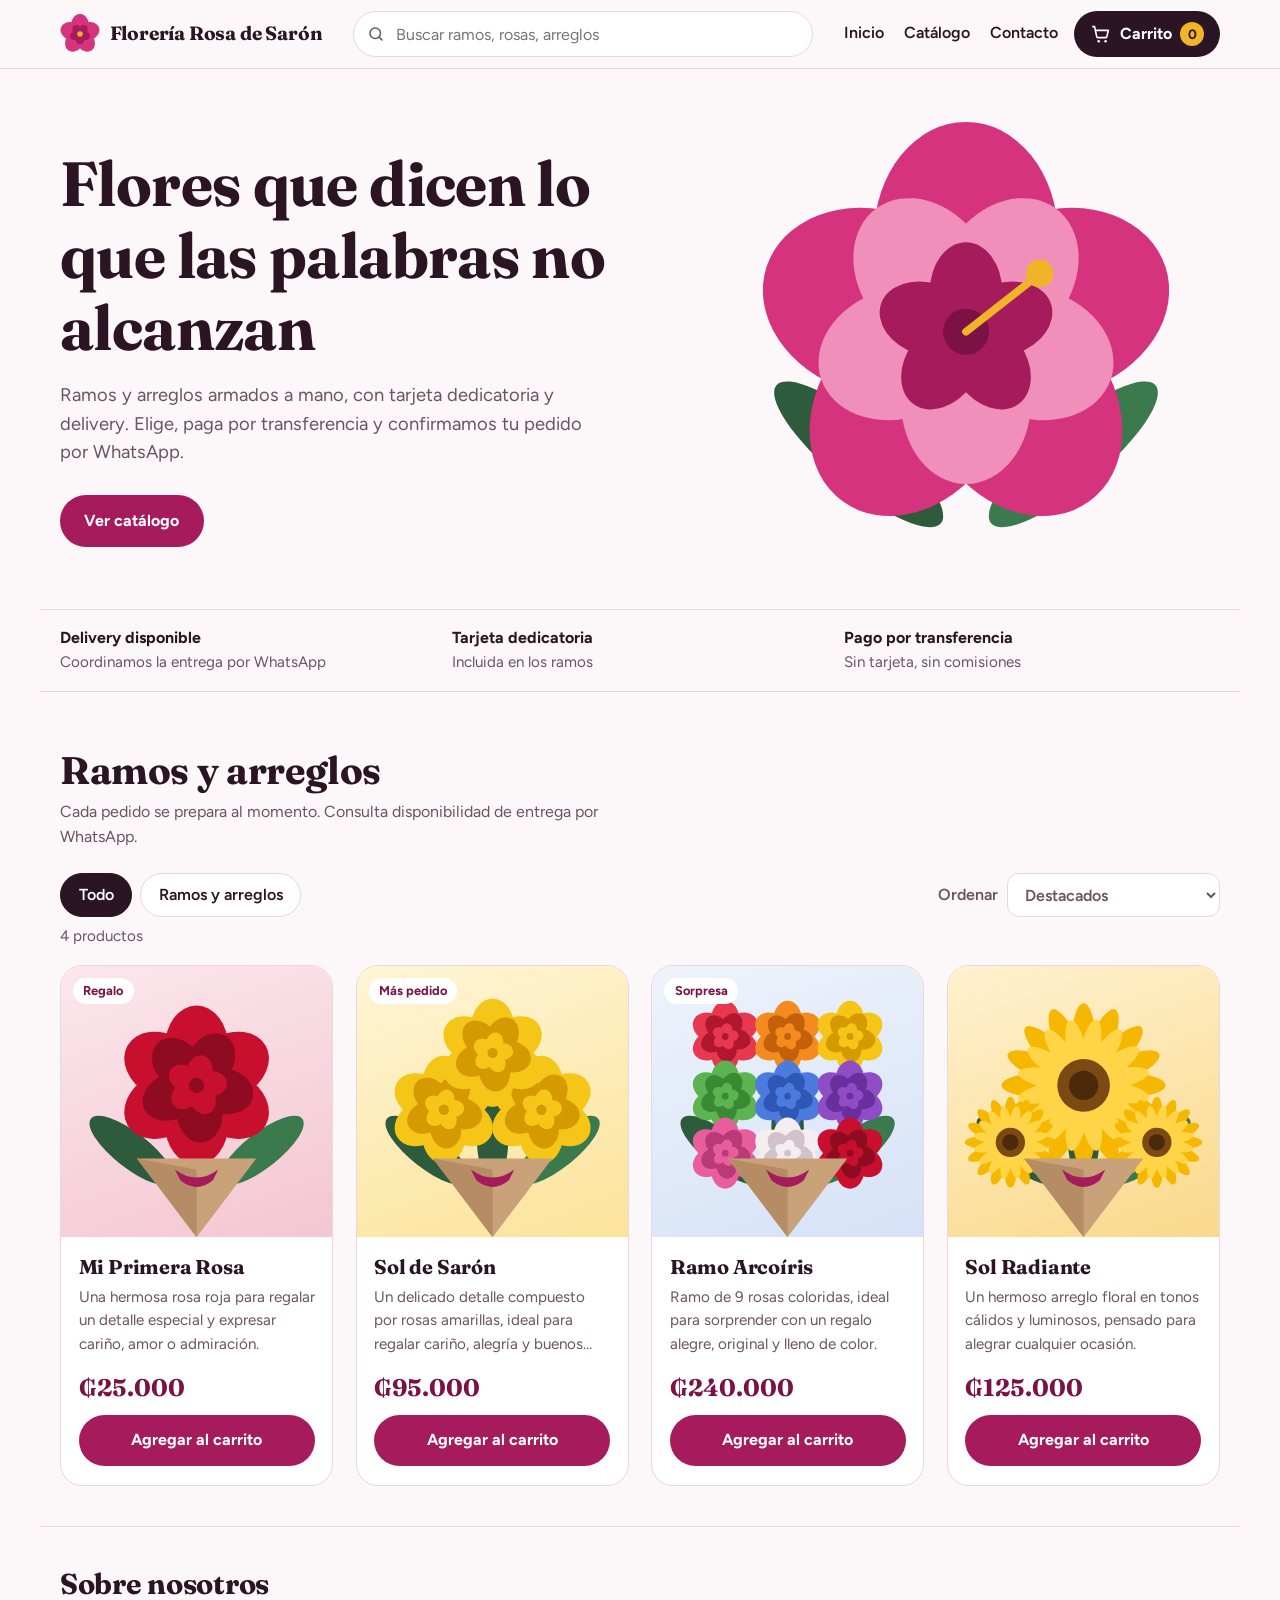
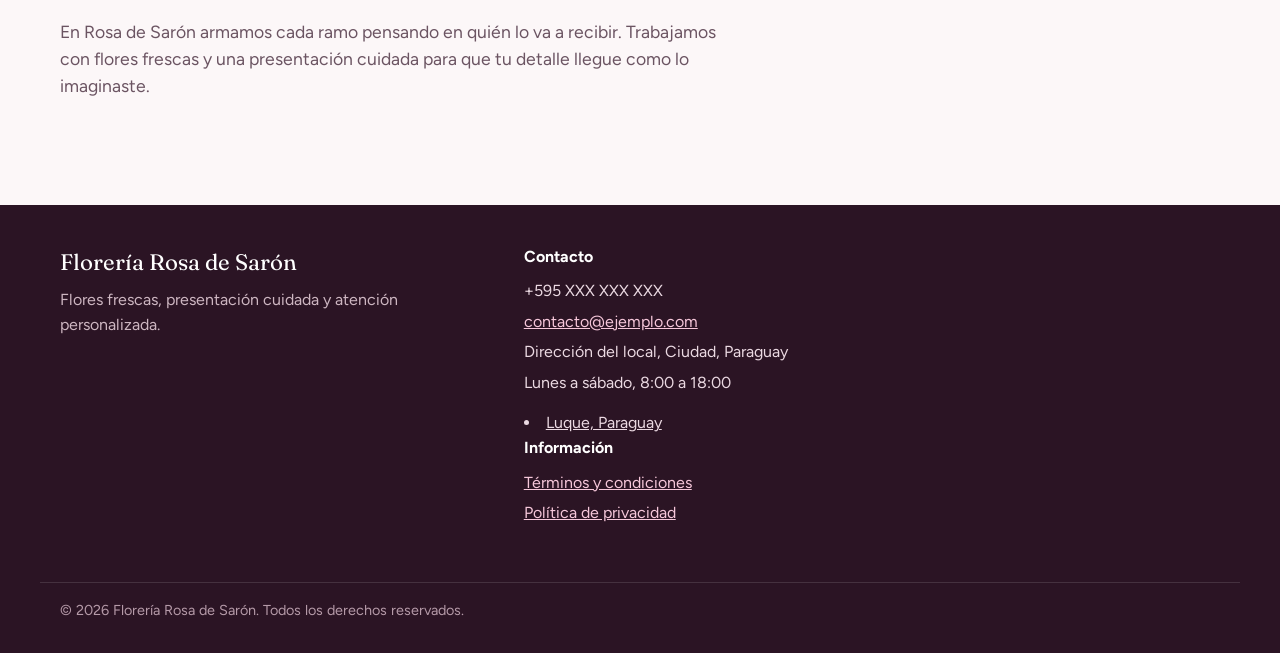
==== commit 917d19da: "Add link to Google Maps for Luque, Paraguay" ====
--- a/index.html
+++ b/index.html
@@ -113,7 +113,7 @@
       <div>
         <p class="footer-h">Contacto</p>
         <ul class="footer-list" id="footContact"><li>+595 984 183 711</li></ul>
-      <div>
+      <li><a href="https://maps.google.com/?q=Luque+Paraguay" target="_blank" style="color: inherit;">Luque, Paraguay</a></li>
         <p class="footer-h">Información</p>
         <ul class="footer-list">
           <li><a href="#/terminos">Términos y condiciones</a></li>
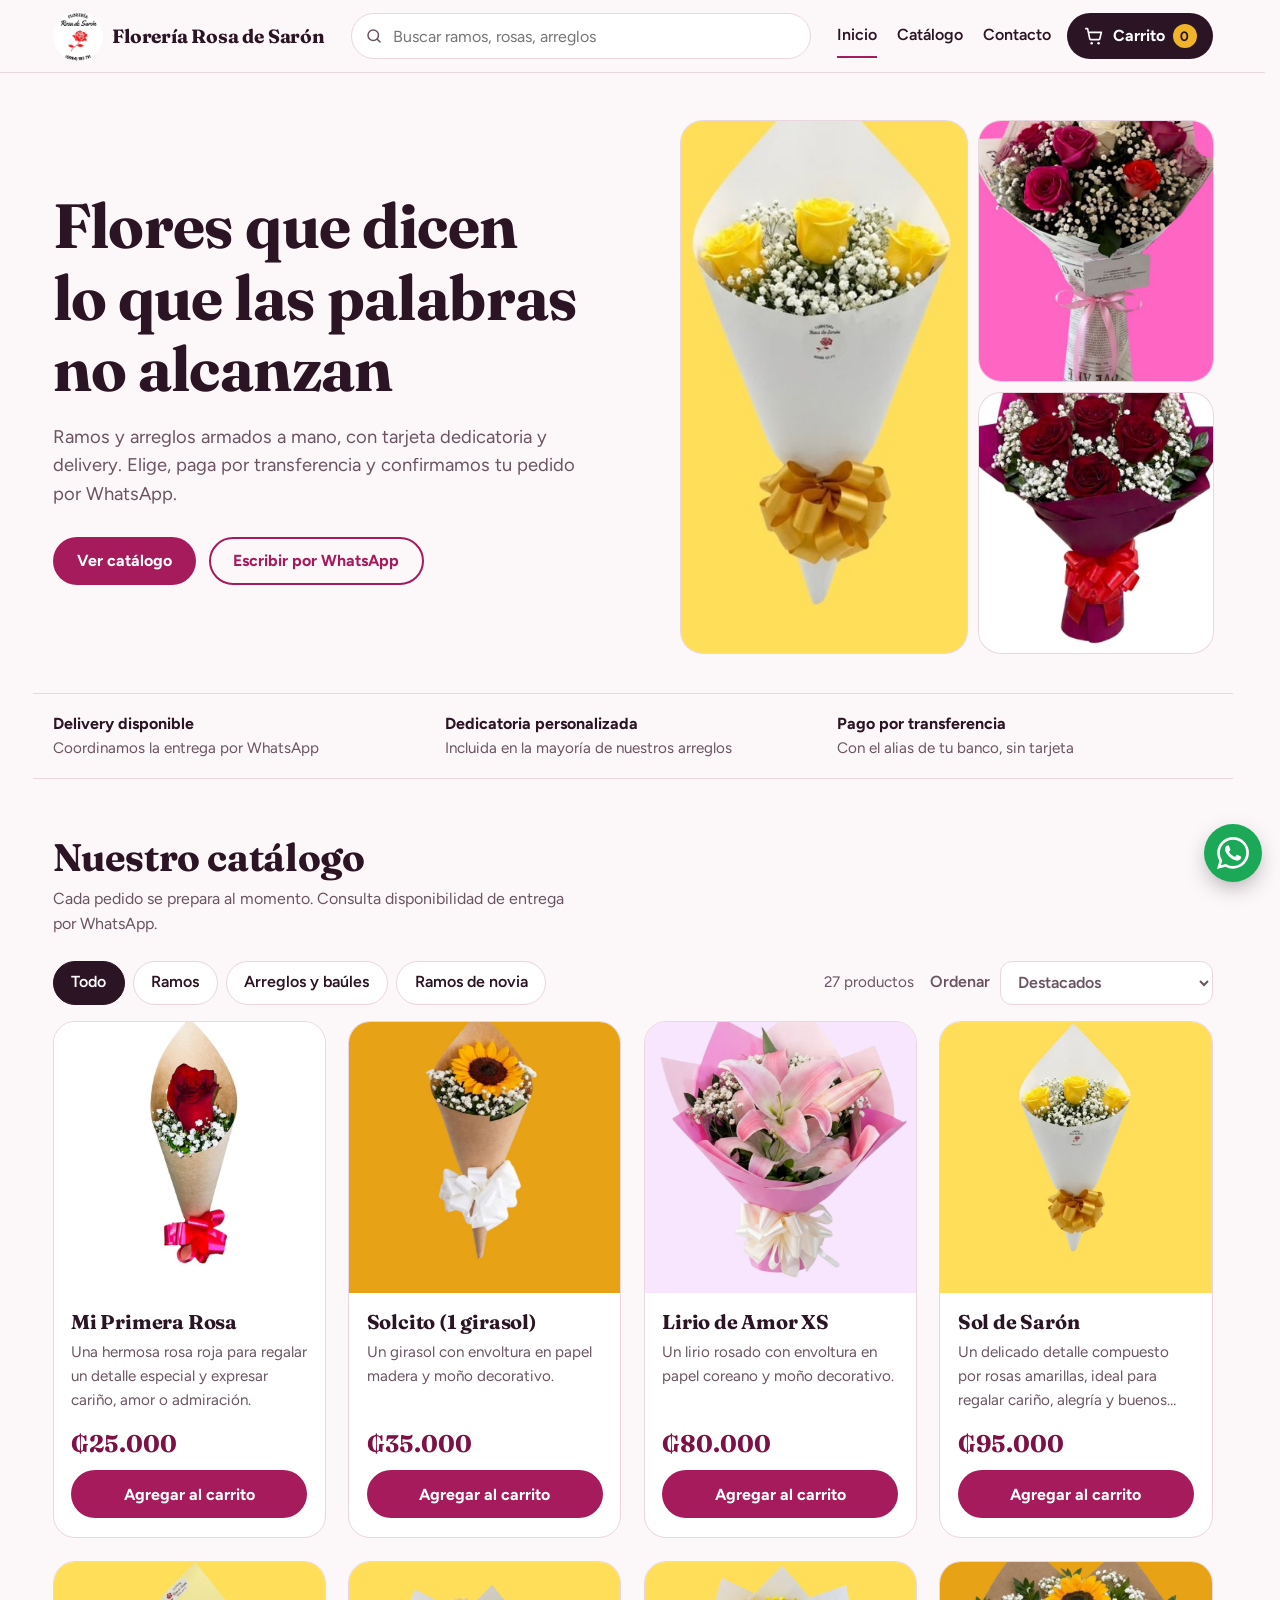
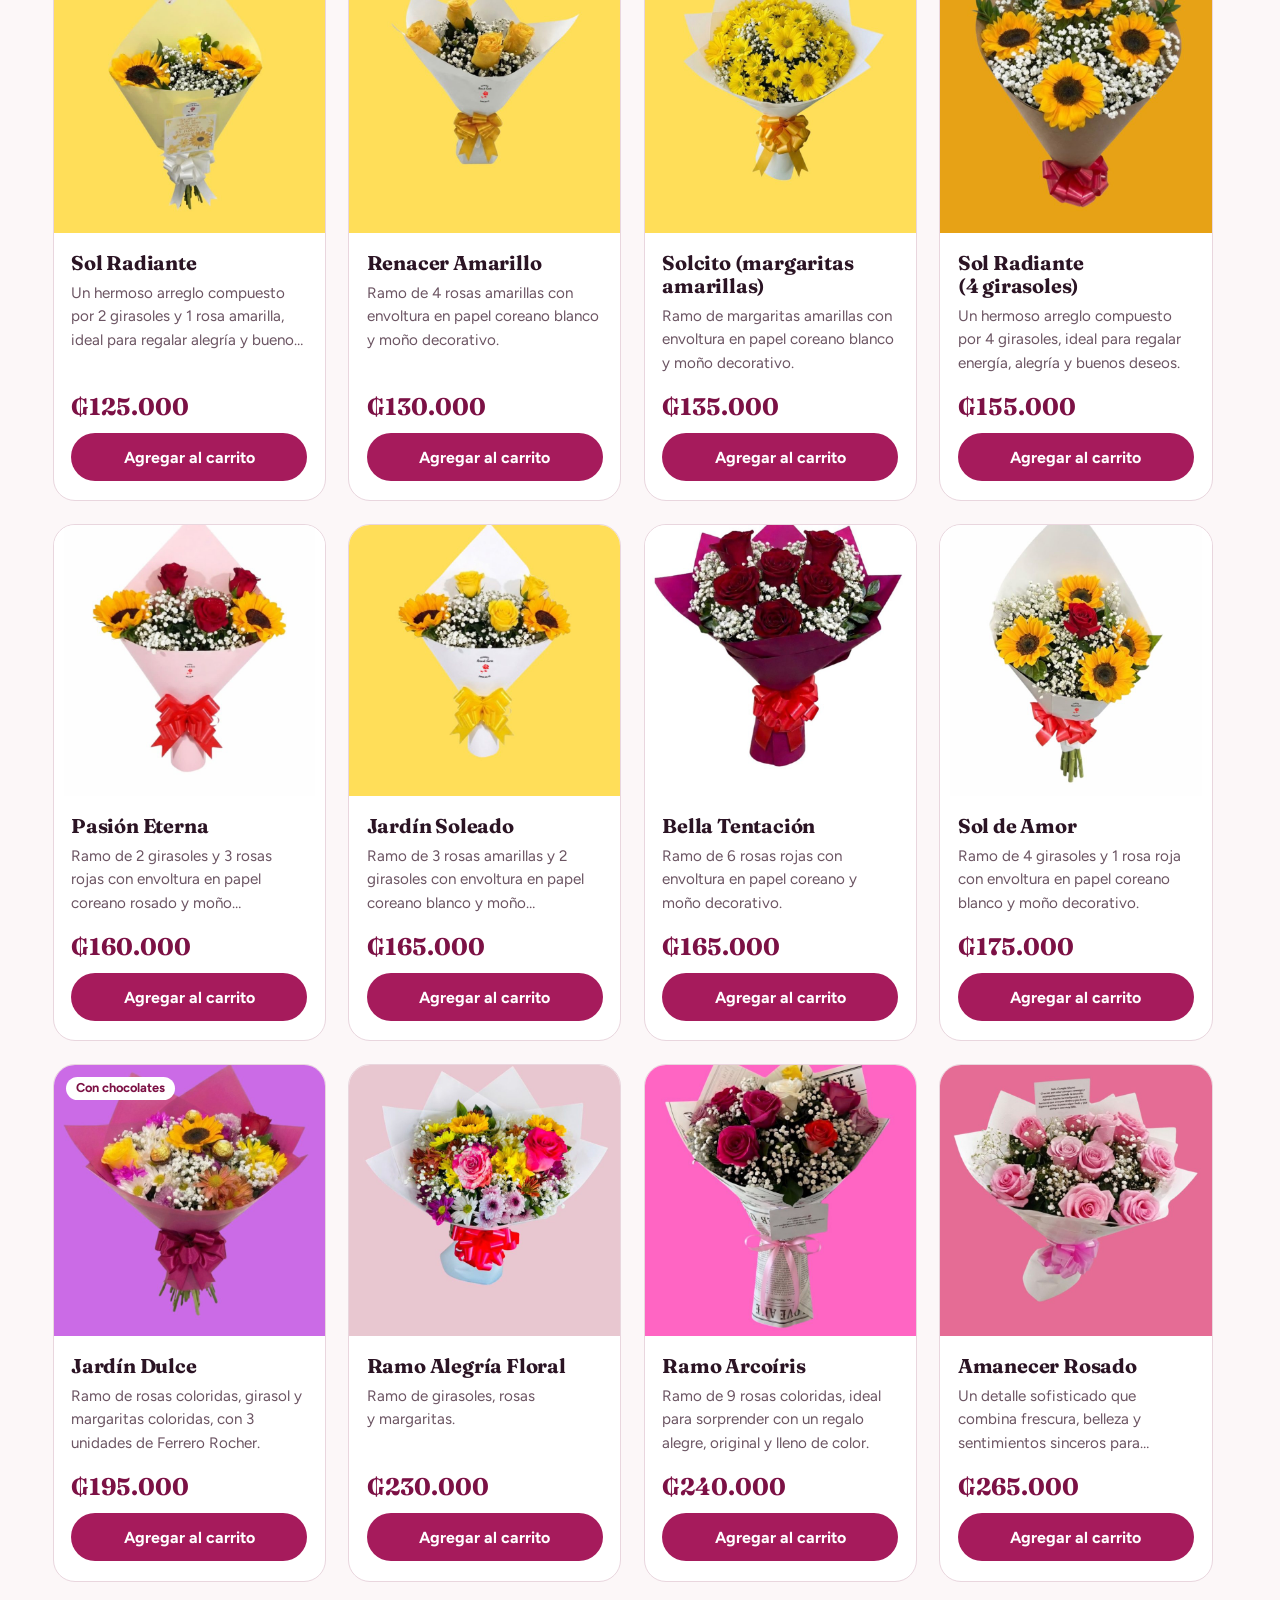
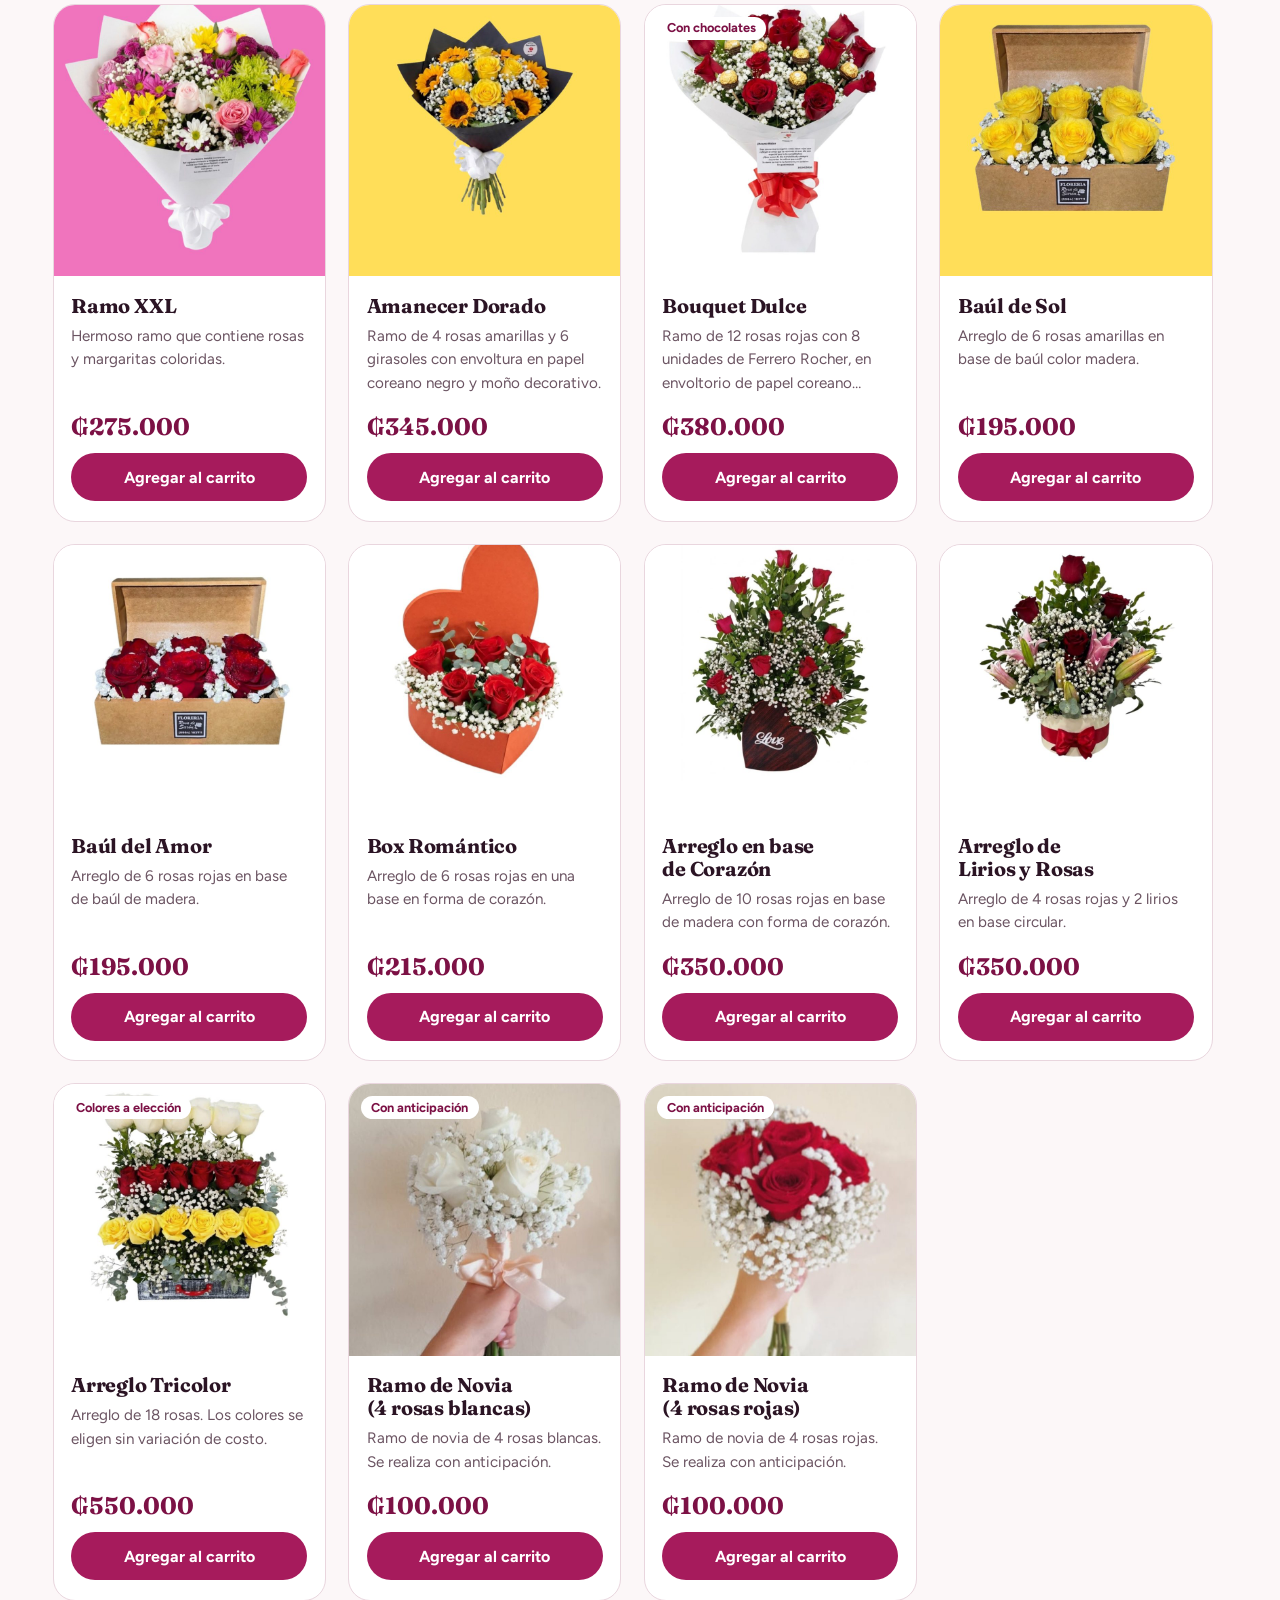
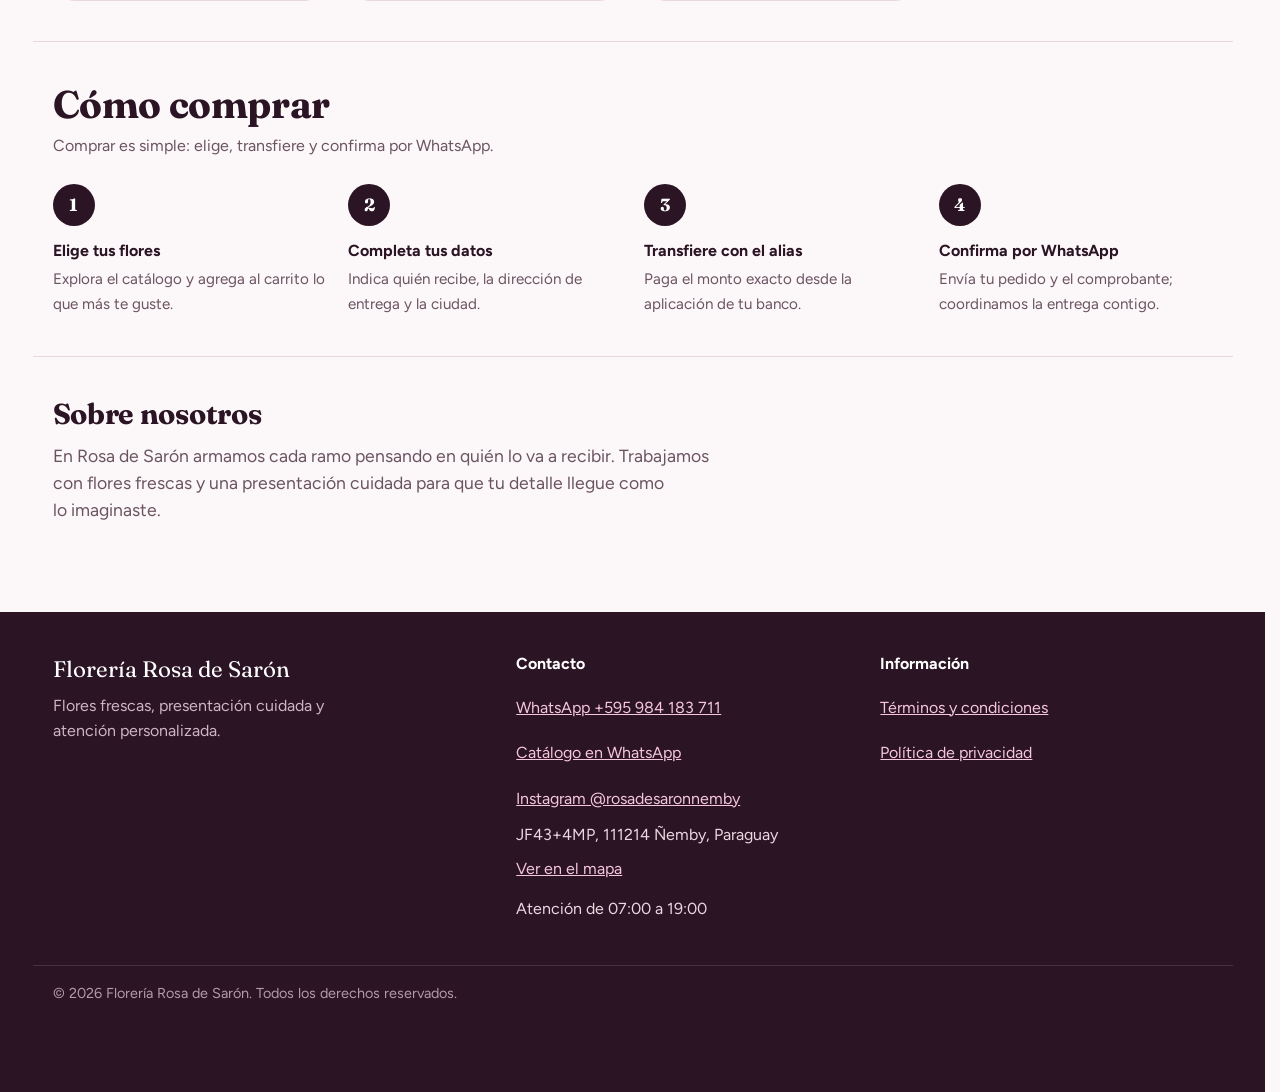
==== commit f441fc3b: "Publicar tienda profesional Florería Rosa de Sarón" ====
--- a/index.html
+++ b/index.html
@@ -2,20 +2,34 @@
 <html lang="es">
 <head>
   <meta charset="utf-8">
-  <meta name="viewport" content="width=device-width, initial-scale=1">
-  <title>Florería Rosa de Sarón</title>
-  <meta name="description" content="Ramos y arreglos florales con delivery. Paga por transferencia y confirma tu pedido por WhatsApp.">
+  <meta name="viewport" content="width=device-width, initial-scale=1, viewport-fit=cover">
+  <title>Florería Rosa de Sarón · Flores con mensaje, entregadas con cariño</title>
+  <meta name="description" content="Ramos, arreglos y baúles de rosas, girasoles y más, con dedicatoria y delivery. Elige, paga por transferencia y confirma tu pedido por WhatsApp.">
   <meta name="theme-color" content="#A61B5C">
-  <link rel="icon" href="data:image/svg+xml,%3Csvg xmlns='http://www.w3.org/2000/svg' viewBox='0 0 100 100'%3E%3Ccircle cx='50' cy='28' r='22' fill='%23D6337F'/%3E%3Ccircle cx='72' cy='44' r='22' fill='%23D6337F'/%3E%3Ccircle cx='64' cy='70' r='22' fill='%23D6337F'/%3E%3Ccircle cx='36' cy='70' r='22' fill='%23D6337F'/%3E%3Ccircle cx='28' cy='44' r='22' fill='%23D6337F'/%3E%3Ccircle cx='50' cy='50' r='12' fill='%23F0B429'/%3E%3C/svg%3E">
+  <meta name="format-detection" content="telephone=no">
+
+  <!-- Vista previa al compartir el enlace (WhatsApp, Facebook, etc.).
+       Al publicar la tienda, agrega también la imagen con la dirección completa, por ejemplo:
+       <meta property="og:image" content="https://TU-USUARIO.github.io/tienda/img/logo.png"> -->
+  <meta property="og:type" content="website">
+  <meta property="og:locale" content="es_PY">
+  <meta property="og:site_name" content="Florería Rosa de Sarón">
+  <meta property="og:title" content="Florería Rosa de Sarón · Ramos y arreglos con delivery">
+  <meta property="og:description" content="Elige tu ramo o arreglo, paga por transferencia y confirma tu pedido por WhatsApp.">
+  <meta name="twitter:card" content="summary">
+
+  <link rel="icon" type="image/png" sizes="32x32" href="img/favicon-32.png">
+  <link rel="apple-touch-icon" href="img/apple-touch-icon.png">
+
   <link rel="preconnect" href="https://fonts.googleapis.com">
   <link rel="preconnect" href="https://fonts.gstatic.com" crossorigin>
-  <link href="https://fonts.googleapis.com/css2?family=Fraunces:ital,opsz,wght@0,9..144,500;0,9..144,700;1,9..144,500&family=Figtree:wght@400;500;600;700&display=swap" rel="stylesheet">
+  <link href="https://fonts.googleapis.com/css2?family=Fraunces:opsz,wght@9..144,700&family=Figtree:wght@400;600;700&display=swap" rel="stylesheet">
   <link rel="stylesheet" href="css/styles.css">
 </head>
 <body>
   <a class="skip" href="#main">Saltar al contenido</a>
 
-  <header class="site-header">
+  <header class="site-header" id="siteHeader">
     <div class="header-inner">
       <a class="brand" href="#/" aria-label="Ir al inicio">
         <span class="brand-mark" id="brandMark"></span>
@@ -24,14 +38,19 @@
 
       <form class="search" id="searchForm" role="search">
         <svg viewBox="0 0 24 24" width="18" height="18" aria-hidden="true"><circle cx="11" cy="11" r="7" fill="none" stroke="currentColor" stroke-width="2"/><path d="M20 20l-3.5-3.5" stroke="currentColor" stroke-width="2" stroke-linecap="round"/></svg>
-        <input id="searchInput" type="search" placeholder="Buscar ramos, rosas, arreglos" aria-label="Buscar productos" autocomplete="off">
+        <input id="searchInput" type="search" placeholder="Buscar ramos, rosas, arreglos" aria-label="Buscar productos" autocomplete="off" enterkeyhint="search">
       </form>
 
-      <nav class="nav" aria-label="Principal">
+      <nav class="nav" aria-label="Principal" id="mainNav">
         <a href="#/">Inicio</a>
         <a href="#/catalogo">Catálogo</a>
         <a href="#/contacto">Contacto</a>
       </nav>
+
+      <button class="icon-btn search-toggle" type="button" id="searchToggle" aria-expanded="false" aria-controls="searchForm" aria-label="Buscar productos">
+        <svg class="ic-search" viewBox="0 0 24 24" width="20" height="20" aria-hidden="true"><circle cx="11" cy="11" r="7" fill="none" stroke="currentColor" stroke-width="2"/><path d="M20 20l-3.5-3.5" stroke="currentColor" stroke-width="2" stroke-linecap="round"/></svg>
+        <svg class="ic-close" viewBox="0 0 24 24" width="20" height="20" aria-hidden="true"><path d="M6 6l12 12M18 6L6 18" stroke="currentColor" stroke-width="2" stroke-linecap="round"/></svg>
+      </button>
 
       <button class="cart-btn" type="button" data-action="open-cart" aria-label="Abrir carrito">
         <svg viewBox="0 0 24 24" width="22" height="22" aria-hidden="true"><path d="M3 4h2l2.4 11.2a1 1 0 0 0 1 .8h8.9a1 1 0 0 0 1-.8L20 8H6.2" fill="none" stroke="currentColor" stroke-width="1.8" stroke-linecap="round" stroke-linejoin="round"/><circle cx="9.5" cy="20" r="1.4" fill="currentColor"/><circle cx="17" cy="20" r="1.4" fill="currentColor"/></svg>
@@ -67,19 +86,29 @@
 
         <div class="toolbar">
           <div class="chips" id="chips" role="group" aria-label="Filtrar por categoría"></div>
-          <label class="sort">
-            <span>Ordenar</span>
-            <select id="sortSelect">
-              <option value="default">Destacados</option>
-              <option value="price-asc">Precio: menor a mayor</option>
-              <option value="price-desc">Precio: mayor a menor</option>
-              <option value="name">Nombre (A–Z)</option>
-            </select>
-          </label>
+          <div class="toolbar-row">
+            <p class="results" id="results" aria-live="polite"></p>
+            <label class="sort">
+              <span>Ordenar</span>
+              <select id="sortSelect" aria-label="Ordenar productos">
+                <option value="default">Destacados</option>
+                <option value="price-asc">Precio: menor a mayor</option>
+                <option value="price-desc">Precio: mayor a menor</option>
+                <option value="name">Nombre (A–Z)</option>
+              </select>
+            </label>
+          </div>
         </div>
 
-        <p class="results" id="results" aria-live="polite"></p>
         <div class="grid" id="grid"></div>
+      </section>
+
+      <section class="howto" aria-labelledby="howToTitle">
+        <div class="section-head">
+          <h2 id="howToTitle"></h2>
+          <p id="howToText"></p>
+        </div>
+        <ol id="howToList"></ol>
       </section>
 
       <section class="about">
@@ -112,8 +141,9 @@
       </div>
       <div>
         <p class="footer-h">Contacto</p>
-        <ul class="footer-list" id="footContact"><li>+595 984 183 711</li></ul>
-      <li><a href="https://maps.google.com/?q=Luque+Paraguay" target="_blank" style="color: inherit;">Luque, Paraguay</a></li>
+        <ul class="footer-list" id="footContact"></ul>
+      </div>
+      <div>
         <p class="footer-h">Información</p>
         <ul class="footer-list">
           <li><a href="#/terminos">Términos y condiciones</a></li>
@@ -124,6 +154,10 @@
     </div>
     <p class="copyright" id="copyright"></p>
   </footer>
+
+  <a class="wa-fab" id="waFab" href="#" target="_blank" rel="noopener" aria-label="Escribir por WhatsApp" hidden>
+    <svg viewBox="0 0 24 24" aria-hidden="true"><path d="M17.472 14.382c-.297-.149-1.758-.867-2.03-.967-.273-.099-.471-.148-.67.15-.197.297-.767.966-.94 1.164-.173.199-.347.223-.644.075-.297-.15-1.255-.463-2.39-1.475-.883-.788-1.48-1.761-1.653-2.059-.173-.297-.018-.458.13-.606.134-.133.298-.347.446-.52.149-.174.198-.298.298-.497.099-.198.05-.371-.025-.52-.075-.149-.669-1.612-.916-2.207-.242-.579-.487-.5-.669-.51-.173-.008-.371-.01-.57-.01-.198 0-.52.074-.792.372-.272.297-1.04 1.016-1.04 2.479 0 1.462 1.065 2.875 1.213 3.074.149.198 2.096 3.2 5.077 4.487.709.306 1.262.489 1.694.625.712.227 1.36.195 1.871.118.571-.085 1.758-.719 2.006-1.413.248-.694.248-1.289.173-1.413-.074-.124-.272-.198-.57-.347m-5.421 7.403h-.004a9.87 9.87 0 01-5.031-1.378l-.361-.214-3.741.982.998-3.648-.235-.374a9.86 9.86 0 01-1.51-5.26c.001-5.45 4.436-9.884 9.888-9.884 2.64 0 5.122 1.03 6.988 2.898a9.825 9.825 0 012.893 6.994c-.003 5.45-4.437 9.884-9.885 9.884m8.413-18.297A11.815 11.815 0 0012.05 0C5.495 0 .16 5.335.157 11.892c0 2.096.547 4.142 1.588 5.945L.057 24l6.305-1.654a11.882 11.882 0 005.683 1.448h.005c6.554 0 11.89-5.335 11.893-11.893a11.821 11.821 0 00-3.48-8.413z"/></svg>
+  </a>
 
   <!-- Detalle de producto -->
   <dialog id="productDialog" class="modal" aria-labelledby="pdName"></dialog>
@@ -148,3 +182,4 @@
   <script src="js/app.js"></script>
 </body>
 </html>
+
--- a/css/styles.css
+++ b/css/styles.css
@@ -17,16 +17,17 @@
   --sun: #F0B429;
   --ok: #1F7A4D;
   --err: #B3261E;
+  --wa: #1BA857;
   --r-lg: 22px;
   --r-md: 14px;
   --f-display: 'Fraunces', Georgia, 'Times New Roman', serif;
   --f-body: 'Figtree', system-ui, -apple-system, 'Segoe UI', Roboto, sans-serif;
-  --shadow: 0 10px 30px -12px rgba(124, 17, 69, .28);
+  --maxw: 1200px;
+  --gutter: 1.25rem;
 }
 
 *, *::before, *::after { box-sizing: border-box; }
-html { scroll-behavior: smooth; scroll-padding-top: 88px; }
-body:has(dialog[open]) { overflow: hidden; }
+html { scroll-behavior: smooth; scroll-padding-top: 88px; scrollbar-gutter: stable; -webkit-text-size-adjust: 100%; }
 body {
   margin: 0;
   font-family: var(--f-body);
@@ -35,24 +36,28 @@
   color: var(--ink);
   background: var(--paper);
   -webkit-font-smoothing: antialiased;
-}
+  text-rendering: optimizeLegibility;
+}
+body:has(dialog[open]) { overflow: hidden; }
 img, svg { max-width: 100%; }
 button, input, select, textarea { font: inherit; color: inherit; }
 a { color: var(--magenta); }
-h1, h2, h3 { font-family: var(--f-display); font-weight: 700; line-height: 1.15; margin: 0; letter-spacing: -.01em; }
+h1, h2, h3 { font-family: var(--f-display); font-weight: 700; line-height: 1.15; margin: 0; letter-spacing: -.01em; text-wrap: balance; }
+p { text-wrap: pretty; }
 [hidden] { display: none !important; }
+::selection { background: var(--petal); color: var(--ink); }
 :focus-visible { outline: 3px solid var(--magenta); outline-offset: 2px; border-radius: 6px; }
 
 .skip { position: absolute; left: -999px; top: 8px; background: var(--ink); color: #fff; padding: .6rem 1rem; border-radius: 8px; z-index: 100; }
 .skip:focus { left: 8px; }
 
-.wrap { max-width: 1080px; margin: 0 auto; padding: 2rem 1.25rem 4rem; }
+.wrap { max-width: var(--maxw); margin: 0 auto; padding: 2rem var(--gutter) 4rem; }
 
 /* ---------- Botones ---------- */
 .btn {
   display: inline-flex; align-items: center; justify-content: center; gap: .5rem;
   min-height: 48px; padding: .7rem 1.4rem; border-radius: 999px; border: 2px solid transparent;
-  font-weight: 700; font-size: 1rem; text-decoration: none; cursor: pointer;
+  font-weight: 700; font-size: 1rem; line-height: 1.2; text-decoration: none; cursor: pointer; text-align: center;
   transition: background-color .2s, color .2s, border-color .2s, transform .15s;
 }
 .btn:active { transform: scale(.98); }
@@ -64,22 +69,23 @@
 .btn[disabled] { opacity: .5; cursor: not-allowed; }
 .btn-text { background: none; border: 0; color: var(--muted); text-decoration: underline; cursor: pointer; padding: .5rem; min-height: 44px; }
 .btn-text:hover { color: var(--magenta); }
-.icon-btn { width: 44px; height: 44px; border-radius: 50%; border: 1px solid var(--line); background: var(--white); cursor: pointer; font-size: 1rem; }
+.btn-text.confirming { color: var(--err); font-weight: 700; }
+.icon-btn { width: 44px; height: 44px; border-radius: 50%; border: 1px solid var(--line); background: var(--white); cursor: pointer; font-size: 1rem; display: inline-grid; place-items: center; }
 .icon-btn:hover { background: var(--blush); }
 
 /* ---------- Encabezado ---------- */
-.site-header { position: sticky; top: 0; z-index: 30; background: rgba(252, 247, 248, .94); backdrop-filter: blur(10px); border-bottom: 1px solid var(--line); }
+.site-header { position: sticky; top: 0; z-index: 30; background: rgba(252, 247, 248, .94); -webkit-backdrop-filter: blur(10px); backdrop-filter: blur(10px); border-bottom: 1px solid var(--line); }
 .header-inner {
-  max-width: 1200px; margin: 0 auto; padding: .7rem 1.25rem;
+  max-width: var(--maxw); margin: 0 auto; padding: .7rem var(--gutter);
   display: grid; grid-template-columns: auto 1fr auto auto; align-items: center; gap: 1rem;
 }
-.brand { display: flex; align-items: center; gap: .6rem; text-decoration: none; color: var(--ink); }
-.brand-mark { width: 40px; height: 40px; display: grid; place-items: center; flex: none; }
+.brand { display: flex; align-items: center; gap: .6rem; text-decoration: none; color: var(--ink); min-width: 0; }
+.brand-mark { width: 50px; height: 50px; display: grid; place-items: center; flex: none; }
 .brand-mark img, .brand-mark svg { width: 100%; height: 100%; object-fit: contain; }
-.brand-name { font-family: var(--f-display); font-weight: 700; font-size: 1.2rem; letter-spacing: -.01em; }
+.brand-name { font-family: var(--f-display); font-weight: 700; font-size: 1.2rem; letter-spacing: -.01em; line-height: 1.15; }
 
 .search { position: relative; max-width: 460px; width: 100%; justify-self: center; }
-.search svg { position: absolute; left: 14px; top: 50%; transform: translateY(-50%); color: var(--muted); }
+.search svg { position: absolute; left: 14px; top: 50%; transform: translateY(-50%); color: var(--muted); pointer-events: none; }
 .search input {
   width: 100%; height: 46px; padding: 0 1rem 0 2.6rem; border-radius: 999px;
   border: 1px solid var(--line); background: var(--white);
@@ -87,8 +93,14 @@
 .search input:focus { outline: none; border-color: var(--magenta); box-shadow: 0 0 0 3px rgba(166, 27, 92, .18); }
 
 .nav { display: flex; gap: 1.25rem; }
-.nav a { text-decoration: none; color: var(--ink); font-weight: 600; padding: .4rem 0; border-bottom: 2px solid transparent; }
-.nav a:hover { border-color: var(--magenta); }
+.nav a { text-decoration: none; color: var(--ink); font-weight: 600; min-height: 44px; display: inline-flex; align-items: center; border-bottom: 2px solid transparent; }
+.nav a:hover, .nav a[aria-current="page"] { border-bottom-color: var(--magenta); }
+
+.search-toggle { display: none; position: relative; }
+.search-toggle.has-query::after { content: ''; position: absolute; top: 7px; right: 7px; width: 10px; height: 10px; border-radius: 50%; background: var(--magenta); border: 2px solid var(--white); }
+.search-toggle .ic-close { display: none; }
+.search-toggle[aria-expanded="true"] .ic-search { display: none; }
+.search-toggle[aria-expanded="true"] .ic-close { display: block; }
 
 .cart-btn {
   position: relative; display: inline-flex; align-items: center; gap: .5rem;
@@ -96,24 +108,32 @@
   background: var(--ink); color: #fff; font-weight: 700;
 }
 .cart-btn:hover { background: var(--magenta-d); }
-.cart-count { min-width: 24px; height: 24px; padding: 0 6px; display: grid; place-items: center; border-radius: 999px; background: var(--sun); color: var(--ink); font-size: .85rem; }
+.cart-count { min-width: 24px; height: 24px; padding: 0 6px; display: grid; place-items: center; border-radius: 999px; background: var(--sun); color: var(--ink); font-size: .85rem; font-variant-numeric: tabular-nums; }
 .cart-count.bump { animation: bump .35s ease; }
 @keyframes bump { 50% { transform: scale(1.35); } }
 
-/* ---------- Hero ---------- */
+/* ---------- Portada ---------- */
 .hero {
-  max-width: 1200px; margin: 0 auto; padding: 3rem 1.25rem 2rem;
-  display: grid; grid-template-columns: 1.1fr .9fr; gap: 2rem; align-items: center;
+  max-width: var(--maxw); margin: 0 auto; padding: 3rem var(--gutter) 2.5rem;
+  display: grid; grid-template-columns: 1.05fr .95fr; gap: 2.5rem; align-items: center;
 }
 .hero h1 { font-size: clamp(2.2rem, 5.2vw, 3.9rem); max-width: 16ch; }
 .hero p { font-size: 1.15rem; color: var(--muted); max-width: 46ch; margin: 1.1rem 0 1.8rem; }
 .hero-actions { display: flex; flex-wrap: wrap; gap: .8rem; }
 .hero-art { display: grid; place-items: center; }
-.hero-art svg { width: min(100%, 460px); height: auto; animation: bloom 1.2s cubic-bezier(.2, .7, .2, 1) both; }
+.hero-art > svg { width: min(100%, 460px); height: auto; animation: bloom 1.2s cubic-bezier(.2, .7, .2, 1) both; }
 @keyframes bloom { from { opacity: 0; transform: scale(.82) rotate(-10deg); } to { opacity: 1; transform: none; } }
 
+.hero-collage {
+  display: grid; grid-template-columns: 1.1fr .9fr; grid-template-rows: 1fr 1fr; gap: 12px;
+  width: min(100%, 540px); aspect-ratio: 1 / 1;
+}
+.hero-collage .tile { border-radius: var(--r-lg); overflow: hidden; background: var(--blush); box-shadow: 0 0 0 1px var(--line); animation: rise .7s cubic-bezier(.2, .7, .2, 1) both; animation-delay: calc(var(--i) * 120ms); }
+.hero-collage .tile:first-child { grid-row: 1 / 3; }
+.hero-collage img { width: 100%; height: 100%; object-fit: cover; display: block; transform: scale(1.18); }
+
 .perks {
-  max-width: 1200px; margin: 0 auto 1rem; padding: 1rem 1.25rem; list-style: none;
+  max-width: var(--maxw); margin: 0 auto 1rem; padding: 1.1rem var(--gutter); list-style: none;
   display: grid; grid-template-columns: repeat(3, 1fr); gap: 1rem;
   border-top: 1px solid var(--line); border-bottom: 1px solid var(--line);
 }
@@ -122,58 +142,74 @@
 .perks span { color: var(--muted); font-size: .95rem; }
 
 /* ---------- Catálogo ---------- */
-.catalog, .about { max-width: 1200px; margin: 0 auto; padding: 2.5rem 1.25rem; }
+.catalog, .howto, .about { max-width: var(--maxw); margin: 0 auto; padding: 2.5rem var(--gutter); }
 .section-head h2 { font-size: clamp(1.7rem, 3.4vw, 2.4rem); }
 .section-head p { color: var(--muted); margin: .5rem 0 0; max-width: 60ch; }
 
-.toolbar { display: flex; flex-wrap: wrap; gap: 1rem; align-items: center; justify-content: space-between; margin: 1.5rem 0 .5rem; }
-.chips { display: flex; flex-wrap: wrap; gap: .5rem; }
+.toolbar { display: flex; flex-wrap: wrap; gap: .75rem 1rem; align-items: center; justify-content: space-between; margin: 1.5rem 0 1rem; }
+.chips { display: flex; flex-wrap: wrap; gap: .5rem; min-width: 0; }
 .chip {
   min-height: 44px; padding: 0 1.1rem; border-radius: 999px; border: 1px solid var(--line);
-  background: var(--white); cursor: pointer; font-weight: 600;
-}
+  background: var(--white); cursor: pointer; font-weight: 600; white-space: nowrap; flex: none;
+}
+.chip:hover { border-color: var(--magenta); }
 .chip[aria-pressed="true"] { background: var(--ink); border-color: var(--ink); color: #fff; }
+.toolbar-row { display: flex; align-items: center; gap: 1rem; }
+.results { color: var(--muted); font-size: .95rem; margin: 0; white-space: nowrap; }
 .sort { display: flex; align-items: center; gap: .6rem; color: var(--muted); font-weight: 600; }
-.sort select { min-height: 44px; padding: 0 .8rem; border-radius: 12px; border: 1px solid var(--line); background: var(--white); }
-.results { color: var(--muted); font-size: .95rem; margin: .5rem 0 1rem; }
+.sort select { min-height: 44px; padding: 0 .8rem; border-radius: 12px; border: 1px solid var(--line); background: var(--white); max-width: 100%; }
 
 .grid { display: grid; grid-template-columns: repeat(auto-fill, minmax(250px, 1fr)); gap: 1.4rem; }
-.card { display: flex; flex-direction: column; background: var(--white); border: 1px solid var(--line); border-radius: var(--r-lg); overflow: hidden; }
+.card { display: flex; flex-direction: column; background: var(--white); border: 1px solid var(--line); border-radius: var(--r-lg); overflow: hidden; min-width: 0; }
 .card-media {
-  position: relative; display: block; width: 100%; aspect-ratio: 1 / 1; padding: 0; border: 0; cursor: pointer;
+  position: relative; display: block; width: 100%; aspect-ratio: 1 / 1; padding: 0; border: 0; cursor: pointer; overflow: hidden;
   background: linear-gradient(160deg, var(--bg1, #FBE7EC), var(--bg2, #F4C6D2));
 }
+.card-media:focus-visible { outline-offset: -4px; border-radius: 0; }
 .card-media svg, .card-media img { width: 100%; height: 100%; object-fit: cover; display: block; transition: transform .5s cubic-bezier(.2, .7, .2, 1); }
 .card-media:hover svg, .card-media:hover img { transform: scale(1.04); }
-.tags { position: absolute; left: 12px; top: 12px; display: flex; flex-wrap: wrap; gap: .35rem; }
-.tag { background: var(--white); color: var(--magenta-d); font-size: .8rem; font-weight: 700; padding: .2rem .65rem; border-radius: 999px; }
+.tags { position: absolute; left: 12px; top: 12px; right: 12px; display: flex; flex-wrap: wrap; gap: .35rem; pointer-events: none; }
+.tag { background: var(--white); color: var(--magenta-d); font-size: .8rem; font-weight: 700; padding: .2rem .65rem; border-radius: 999px; line-height: 1.3; }
 .tag.off { background: var(--magenta); color: #fff; }
 .soldout { position: absolute; inset: 0; display: grid; place-items: center; background: rgba(43, 20, 36, .55); color: #fff; font-family: var(--f-display); font-size: 1.4rem; }
 .card-body { display: flex; flex-direction: column; gap: .5rem; padding: 1.1rem 1.1rem 1.2rem; flex: 1; }
 .card h3 { font-size: 1.25rem; }
-.card .desc { margin: 0; color: var(--muted); font-size: .95rem; display: -webkit-box; -webkit-line-clamp: 3; -webkit-box-orient: vertical; overflow: hidden; }
-.price { display: flex; align-items: baseline; gap: .6rem; margin-top: auto; padding-top: .3rem; }
+.card .desc { margin: 0; color: var(--muted); font-size: .95rem; display: -webkit-box; -webkit-line-clamp: 3; line-clamp: 3; -webkit-box-orient: vertical; overflow: hidden; }
+.lbl-short { display: none; }
+.price { display: flex; align-items: baseline; flex-wrap: wrap; gap: .1rem .6rem; margin-top: auto; padding-top: .3rem; font-variant-numeric: tabular-nums; }
 .price strong { font-family: var(--f-display); font-size: 1.5rem; color: var(--magenta-d); }
 .price s { color: var(--muted); font-size: .95rem; }
 .stock-low { color: var(--err); font-size: .85rem; font-weight: 600; margin: 0; }
-.empty-state { grid-column: 1 / -1; text-align: center; padding: 3rem 1rem; color: var(--muted); }
+.empty-state { grid-column: 1 / -1; text-align: center; padding: 3rem 1rem; color: var(--muted); display: grid; gap: 1rem; justify-items: center; }
+
+/* ---------- Cómo comprar ---------- */
+.howto { border-top: 1px solid var(--line); }
+.howto ol { list-style: none; margin: 1.6rem 0 0; padding: 0; display: grid; grid-template-columns: repeat(4, 1fr); gap: 1.4rem; counter-reset: paso; }
+.howto li { counter-increment: paso; }
+.howto li::before {
+  content: counter(paso); display: grid; place-items: center; width: 42px; height: 42px; border-radius: 50%;
+  background: var(--ink); color: #fff; font-family: var(--f-display); font-weight: 700; font-size: 1.1rem; margin-bottom: .8rem;
+}
+.howto strong { display: block; margin-bottom: .2rem; }
+.howto li span { color: var(--muted); font-size: .95rem; }
 
 .about { border-top: 1px solid var(--line); }
 .about h2 { font-size: 1.8rem; margin-bottom: .7rem; }
-.about p { max-width: 62ch; color: var(--muted); font-size: 1.1rem; }
+.about p { max-width: 62ch; color: var(--muted); font-size: 1.1rem; margin: 0; }
 
 /* ---------- Diálogos ---------- */
 dialog { color: var(--ink); }
 dialog::backdrop { background: rgba(43, 20, 36, .55); }
-.modal { width: min(92vw, 860px); max-height: 92vh; padding: 0; border: 0; border-radius: var(--r-lg); background: var(--paper); overflow: auto; animation: rise .25s ease; }
+.modal { width: min(92vw, 860px); max-width: 92vw; max-height: 92vh; max-height: 92dvh; padding: 0; border: 0; border-radius: var(--r-lg); background: var(--paper); overflow: auto; animation: rise .25s ease; }
 @keyframes rise { from { opacity: 0; transform: translateY(14px); } to { opacity: 1; transform: none; } }
-.pd { display: grid; grid-template-columns: 1fr 1fr; }
-.pd-media { position: relative; background: linear-gradient(160deg, var(--bg1, #FBE7EC), var(--bg2, #F4C6D2)); min-height: 320px; }
+.pd { display: grid; grid-template-columns: 1fr 1fr; align-items: start; }
+.pd-media { position: relative; aspect-ratio: 1 / 1; background: linear-gradient(160deg, var(--bg1, #FBE7EC), var(--bg2, #F4C6D2)); }
 .pd-media svg, .pd-media img { width: 100%; height: 100%; object-fit: cover; display: block; }
 .pd-info { padding: 1.6rem; display: flex; flex-direction: column; gap: .9rem; }
 .pd-info h2 { font-size: 1.9rem; }
-.pd-info ul { margin: 0; padding-left: 1.1rem; list-style: none; }
-.pd-info li { padding: .2rem 0; }
+.pd-info p { margin: 0; }
+.pd-info ul { margin: .4rem 0 0; padding: 0; list-style: none; }
+.pd-info li { padding: .25rem 0; }
 .pd-close { position: absolute; right: 12px; top: 12px; z-index: 2; }
 
 .drawer {
@@ -185,29 +221,31 @@
 .drawer-head { display: flex; justify-content: space-between; align-items: center; padding: 1rem 1.25rem; border-bottom: 1px solid var(--line); }
 .drawer-head h2 { font-size: 1.4rem; }
 .drawer-body { flex: 1; overflow: auto; padding: 1rem 1.25rem; }
-.drawer-foot { padding: 1rem 1.25rem 1.25rem; border-top: 1px solid var(--line); background: var(--white); display: grid; gap: .6rem; }
+.drawer-foot { padding: 1rem 1.25rem calc(1.25rem + env(safe-area-inset-bottom, 0px)); border-top: 1px solid var(--line); background: var(--white); display: grid; gap: .6rem; }
 
 .line { display: grid; grid-template-columns: 64px 1fr; gap: .9rem; padding: .9rem 0; border-bottom: 1px solid var(--line); }
 .line-thumb { width: 64px; height: 64px; border-radius: 12px; overflow: hidden; background: linear-gradient(160deg, var(--bg1, #FBE7EC), var(--bg2, #F4C6D2)); }
 .line-thumb svg, .line-thumb img { width: 100%; height: 100%; object-fit: cover; display: block; }
 .line-name { font-weight: 700; }
-.line-meta { color: var(--muted); font-size: .9rem; }
-.line-row { display: flex; align-items: center; justify-content: space-between; gap: .5rem; margin-top: .4rem; }
+.line-meta { color: var(--muted); font-size: .9rem; font-variant-numeric: tabular-nums; }
+.line-row { display: flex; align-items: center; justify-content: space-between; gap: .5rem; margin-top: .4rem; font-variant-numeric: tabular-nums; }
 .qty { display: inline-flex; align-items: center; border: 1px solid var(--line); border-radius: 999px; background: var(--white); }
-.qty button { width: 40px; height: 40px; border: 0; background: none; cursor: pointer; font-size: 1.2rem; border-radius: 50%; }
+.qty button { width: 44px; height: 44px; border: 0; background: none; cursor: pointer; font-size: 1.2rem; border-radius: 50%; }
 .qty button:hover { background: var(--blush); }
 .qty output { min-width: 28px; text-align: center; font-weight: 700; }
-.link-danger { background: none; border: 0; color: var(--err); cursor: pointer; text-decoration: underline; font-size: .9rem; min-height: 40px; }
-.sum-row { display: flex; justify-content: space-between; }
+.link-danger { background: none; border: 0; color: var(--err); cursor: pointer; text-decoration: underline; font-size: .9rem; min-height: 44px; padding: 0 .25rem; }
+.sum-row { display: flex; justify-content: space-between; gap: 1rem; font-variant-numeric: tabular-nums; }
+.sum-row.muted { color: var(--muted); font-size: .95rem; margin-top: .15rem; }
+.sum-first { margin-top: .8rem; }
 .sum-total { font-size: 1.3rem; font-weight: 700; padding-top: .4rem; border-top: 1px dashed var(--line); }
 .sum-total span:last-child { font-family: var(--f-display); color: var(--magenta-d); }
 .empty { text-align: center; padding: 2.5rem 0; color: var(--muted); display: grid; gap: 1rem; justify-items: center; }
 
 /* ---------- Checkout ---------- */
-.steps { display: flex; gap: .5rem; margin-bottom: 1.5rem; flex-wrap: wrap; }
+.steps { list-style: none; margin: 0 0 1.5rem; padding: 0; display: flex; gap: .5rem; flex-wrap: wrap; }
 .step { padding: .35rem .9rem; border-radius: 999px; border: 1px solid var(--line); color: var(--muted); font-weight: 600; font-size: .95rem; background: var(--white); }
 .step[aria-current="step"] { background: var(--ink); color: #fff; border-color: var(--ink); }
-.step.done { color: var(--ok); border-color: var(--ok); }
+.step.is-done { color: var(--ok); border-color: var(--ok); }
 .co-title { font-size: clamp(1.7rem, 3.4vw, 2.3rem); margin-bottom: 1.2rem; }
 .co-grid { display: grid; grid-template-columns: 1.2fr .8fr; gap: 1.6rem; align-items: start; }
 .panel { background: var(--white); border: 1px solid var(--line); border-radius: var(--r-lg); padding: 1.4rem; }
@@ -219,24 +257,28 @@
 }
 .field textarea { min-height: 96px; resize: vertical; }
 .field input:focus, .field textarea:focus { outline: none; border-color: var(--magenta); box-shadow: 0 0 0 3px rgba(166, 27, 92, .18); }
-.field .hint { color: var(--muted); font-size: .88rem; }
 .field .error { color: var(--err); font-size: .9rem; font-weight: 600; }
+.field .error:empty { display: none; }
 .field.invalid input, .field.invalid textarea { border-color: var(--err); }
-.two { display: grid; grid-template-columns: 1fr 1fr; gap: 1rem; }
-.sum-item { display: flex; justify-content: space-between; gap: 1rem; padding: .45rem 0; border-bottom: 1px solid var(--line); font-size: .95rem; }
+.req-note { color: var(--muted); font-size: .88rem; margin: 0 0 1rem; }
+.form-foot { color: var(--muted); font-size: .88rem; margin: .8rem 0 0; }
+.sum-item { display: flex; justify-content: space-between; gap: 1rem; padding: .45rem 0; border-bottom: 1px solid var(--line); font-size: .95rem; font-variant-numeric: tabular-nums; }
 .note { background: var(--blush); border-radius: var(--r-md); padding: .8rem 1rem; font-size: .93rem; color: var(--magenta-d); margin: 1rem 0 0; }
 .warn { background: #FFF4D6; color: #6b4a00; border: 1px solid #F0D48A; border-radius: var(--r-md); padding: .8rem 1rem; font-size: .93rem; margin-bottom: 1rem; }
 .warn.err { background: #FDE8E6; color: var(--err); border-color: #F3B9B4; }
 
-.pay-title { font-size: 1.05rem; letter-spacing: .04em; font-family: var(--f-body); font-weight: 800; color: var(--magenta-d); margin-bottom: 1rem; text-transform: uppercase; }
-.pay-rows { display: grid; gap: .8rem; margin-bottom: 1.2rem; }
-.pay-row { display: flex; justify-content: space-between; gap: 1rem; flex-wrap: wrap; align-items: center; padding-bottom: .7rem; border-bottom: 1px solid var(--line); }
+.pay-title { font-size: 1.05rem; letter-spacing: .04em; font-family: var(--f-body); font-weight: 700; color: var(--magenta-d); margin-bottom: 1rem; text-transform: uppercase; }
+.pay-rows { display: grid; gap: .8rem; margin: 0 0 1.2rem; }
+.pay-row { display: flex; justify-content: space-between; gap: .3rem 1rem; flex-wrap: wrap; align-items: center; padding-bottom: .7rem; border-bottom: 1px solid var(--line); }
 .pay-row dt { color: var(--muted); }
-.pay-row dd { margin: 0; font-weight: 700; }
-.pay-alias { font-family: ui-monospace, SFMono-Regular, Menlo, monospace; font-size: 1.25rem; background: var(--blush); padding: .3rem .7rem; border-radius: 10px; word-break: break-all; }
-.pay-amount { font-family: var(--f-display); font-size: 2rem; color: var(--magenta-d); }
+.pay-row dd { margin: 0; font-weight: 700; text-align: right; }
+.pay-alias { font-family: ui-monospace, SFMono-Regular, Menlo, Consolas, monospace; font-size: 1.25rem; background: var(--blush); padding: .3rem .7rem; border-radius: 10px; word-break: break-all; }
+.pay-amount { font-family: var(--f-display); font-size: 2rem; color: var(--magenta-d); font-variant-numeric: tabular-nums; }
+.pay-amount-note { color: var(--muted); font-size: .9rem; margin: -.4rem 0 1.1rem; }
 .pay-actions { display: flex; flex-wrap: wrap; gap: .7rem; margin: .5rem 0 1.4rem; }
+.pay-actions .btn { flex: 1 1 auto; }
 .confirm-box { border-top: 1px dashed var(--line); padding-top: 1.2rem; display: grid; gap: .9rem; }
+.confirm-box p { margin: 0; }
 .badge-example { display: inline-block; background: #FFF4D6; color: #6b4a00; border: 1px solid #F0D48A; border-radius: 999px; padding: .1rem .6rem; font-size: .78rem; font-weight: 700; margin-left: .5rem; }
 
 .done { text-align: center; max-width: 620px; margin: 0 auto; }
@@ -244,32 +286,48 @@
 .done h1 { font-size: clamp(1.8rem, 4vw, 2.6rem); }
 .done .order-num { font-family: var(--f-display); font-size: 1.6rem; color: var(--magenta-d); margin: .6rem 0 1rem; }
 .done ol { text-align: left; margin: 1.4rem auto; padding-left: 1.3rem; display: grid; gap: .5rem; }
+.done .panel { text-align: left; margin-top: 1.2rem; }
 .done-actions { display: grid; gap: .7rem; margin-top: 1.4rem; }
 .status-pill { display: inline-block; background: var(--blush); color: var(--magenta-d); font-weight: 700; padding: .2rem .8rem; border-radius: 999px; }
 
 /* ---------- Legal ---------- */
-.legal { max-width: 780px; }
+.legal > * { max-width: 46rem; }
 .legal h1 { font-size: clamp(1.9rem, 4vw, 2.6rem); margin-bottom: .4rem; }
 .legal .updated { color: var(--muted); margin: 0 0 1.4rem; }
 .legal h2 { font-size: 1.35rem; margin: 2rem 0 .5rem; }
-.legal p { max-width: 70ch; }
+.legal p { margin: 0 0 .8rem; }
 
 /* ---------- Pie ---------- */
 .site-footer { background: var(--ink); color: #EBD9E2; margin-top: 3rem; }
-.footer-inner { max-width: 1200px; margin: 0 auto; padding: 2.5rem 1.25rem 1.5rem; display: grid; grid-template-columns: 1.3fr 1fr 1fr; gap: 2rem; }
+.footer-inner { max-width: var(--maxw); margin: 0 auto; padding: 2.5rem var(--gutter) 1.5rem; display: grid; grid-template-columns: 1.3fr 1fr 1fr; gap: 2rem; }
 .footer-brand { font-family: var(--f-display); font-size: 1.4rem; color: #fff; margin: 0 0 .5rem; }
 .footer-text { margin: 0; color: #cdb6c1; max-width: 34ch; }
 .footer-h { font-weight: 700; color: #fff; margin: 0 0 .6rem; }
-.footer-list { list-style: none; margin: 0 0 1rem; padding: 0; display: grid; gap: .35rem; }
+.footer-list { list-style: none; margin: 0 0 1rem; padding: 0; display: grid; gap: .1rem; }
+.footer-list li { min-height: 32px; display: flex; align-items: center; }
+.footer-list a { min-height: 44px; display: inline-flex; align-items: center; }
+.footer-list li.addr { flex-wrap: wrap; gap: 0 .6rem; }
 .site-footer a { color: #F6C7DA; }
-.copyright { max-width: 1200px; margin: 0 auto; padding: 1rem 1.25rem 2rem; border-top: 1px solid rgba(255, 255, 255, .12); color: #b59aa8; font-size: .9rem; }
+.site-footer :focus-visible { outline-color: #F6C7DA; }
+.copyright { max-width: var(--maxw); margin: 0 auto; padding: 1rem var(--gutter) 5.5rem; border-top: 1px solid rgba(255, 255, 255, .12); color: #b59aa8; font-size: .9rem; }
+
+/* ---------- Botón flotante de WhatsApp ---------- */
+.wa-fab {
+  position: fixed; right: max(18px, env(safe-area-inset-right)); bottom: max(18px, env(safe-area-inset-bottom)); z-index: 25;
+  width: 58px; height: 58px; border-radius: 50%; background: var(--wa); display: grid; place-items: center;
+  box-shadow: 0 8px 24px -6px rgba(0, 0, 0, .4); transition: transform .2s, background-color .2s;
+}
+.wa-fab:hover { background: #158f49; transform: translateY(-2px); }
+.wa-fab svg { width: 32px; height: 32px; fill: #fff; }
+body[data-route="checkout"] .wa-fab { display: none; }
 
 /* ---------- Aviso ---------- */
 .toast {
   position: fixed; inset: auto auto 24px 50%; margin: 0; border: 0; overflow: visible;
   transform: translate(-50%, 30px); opacity: 0; pointer-events: none;
-  background: var(--ink); color: #fff; padding: .8rem 1.3rem; border-radius: 999px; font-weight: 600; z-index: 200;
-  transition: opacity .25s, transform .25s; max-width: 92vw; text-align: center;
+  background: var(--ink); color: #fff; padding: .8rem 1.2rem; border-radius: 14px; font-weight: 600; font-size: .95rem; line-height: 1.35;
+  z-index: 200; width: max-content; max-width: min(92vw, 420px); text-align: center;
+  transition: opacity .25s, transform .25s;
 }
 .toast.show { opacity: 1; transform: translate(-50%, 0); }
 .toast.ok { background: var(--ok); }
@@ -277,26 +335,72 @@
 
 /* ---------- Responsive ---------- */
 @media (max-width: 900px) {
-  html { scroll-padding-top: 130px; }
-  .header-inner { grid-template-columns: 1fr auto; row-gap: .6rem; }
-  .search { grid-column: 1 / -1; grid-row: 2; max-width: none; }
+  html { scroll-padding-top: 76px; }
+  .header-inner { grid-template-columns: 1fr auto auto; gap: .5rem; padding-top: .5rem; padding-bottom: .5rem; }
+  .brand-mark { width: 44px; height: 44px; }
   .nav { display: none; }
-  .hero { grid-template-columns: 1fr; padding-top: 1.5rem; }
-  .hero-art { order: -1; }
-  .hero-art svg { width: min(70%, 300px); }
+  .search-toggle { display: inline-grid; }
+  .search { display: none; grid-column: 1 / -1; grid-row: 2; max-width: none; margin: .4rem 0 .2rem; }
+  .site-header.search-open .search { display: block; }
+  html:has(.site-header.search-open) { scroll-padding-top: 130px; }
+
+  .hero { grid-template-columns: 1fr; gap: 1.8rem; padding-top: 1.8rem; padding-bottom: 1.5rem; }
+  .hero-art > svg { width: min(70%, 300px); }
+  .hero-collage { grid-template-columns: repeat(3, 1fr); grid-template-rows: auto; aspect-ratio: auto; width: 100%; gap: 10px; }
+  .hero-collage .tile { aspect-ratio: 4 / 5; }
+  .hero-collage .tile:first-child { grid-row: auto; }
+
   .co-grid, .pd { grid-template-columns: 1fr; }
-  .pd-media { min-height: 240px; aspect-ratio: 4 / 3; }
-  .footer-inner { grid-template-columns: 1fr; }
+  .pd-media { max-height: 46vh; aspect-ratio: auto; height: min(100vw, 46vh); }
+  .pd-add { position: sticky; bottom: 0; background: var(--paper); padding: .7rem 0 .2rem; margin-top: .2rem; }
+  .howto ol { grid-template-columns: 1fr 1fr; }
+  .footer-inner { grid-template-columns: 1fr; gap: 1.2rem; }
+  .toolbar { flex-direction: column; flex-wrap: nowrap; align-items: stretch; }
+  .toolbar-row { min-width: 0; }
+  .sort { min-width: 0; }
+  .chips { flex-wrap: nowrap; overflow-x: auto; scrollbar-width: none; margin-inline: calc(var(--gutter) * -1); padding-inline: var(--gutter); }
+  .chips::-webkit-scrollbar { display: none; }
+  .toolbar-row { justify-content: space-between; }
 }
 @media (max-width: 560px) {
-  .perks { grid-template-columns: 1fr; gap: .7rem; }
-  .two { grid-template-columns: 1fr; }
+  :root { --gutter: 1rem; }
+  .perks { grid-template-columns: 1fr; gap: .8rem; }
   .cart-label { display: none; }
-  .grid { grid-template-columns: repeat(auto-fill, minmax(200px, 1fr)); gap: 1rem; }
+  .cart-btn { padding: 0 .9rem; }
   .brand-name { font-size: 1.05rem; }
   .sort span { display: none; }
+  .howto ol { grid-template-columns: 1fr; gap: 1rem; }
+  .howto li { display: grid; grid-template-columns: 42px 1fr; column-gap: .9rem; align-items: start; }
+  .howto li::before { grid-row: 1 / 3; margin: 0; }
+  .toast { bottom: 88px; }
+
+  .grid { grid-template-columns: repeat(2, minmax(0, 1fr)); gap: .75rem; }
+  .card { border-radius: 16px; }
+  .card-body { padding: .75rem .75rem .85rem; gap: .35rem; }
+  .card h3 { font-size: 1.02rem; }
+  .card .desc { font-size: .85rem; -webkit-line-clamp: 2; line-clamp: 2; }
+  .price strong { font-size: 1.2rem; }
+  .card .btn { min-height: 44px; padding: .5rem .6rem; font-size: .95rem; }
+  .lbl-long { display: none; }
+  .lbl-short { display: inline; }
+  .tags { left: 8px; top: 8px; right: 8px; }
+  .tag { font-size: .7rem; padding: .15rem .5rem; }
+  .pay-amount { font-size: 1.7rem; }
+  .panel { padding: 1.1rem; }
+  .pd-info { padding: 1.2rem; }
+  .pd-info h2 { font-size: 1.5rem; }
+}
+@media (max-width: 340px) {
+  .brand-name { display: none; }
+}
+
+@media print {
+  .site-header, .site-footer, .wa-fab, .toast, dialog, .skip, .hero, .perks, .howto { display: none !important; }
+  body { background: #fff; }
+  .legal > * { max-width: none; }
 }
 
 @media (prefers-reduced-motion: reduce) {
   *, *::before, *::after { animation: none !important; transition: none !important; scroll-behavior: auto !important; }
 }
+
